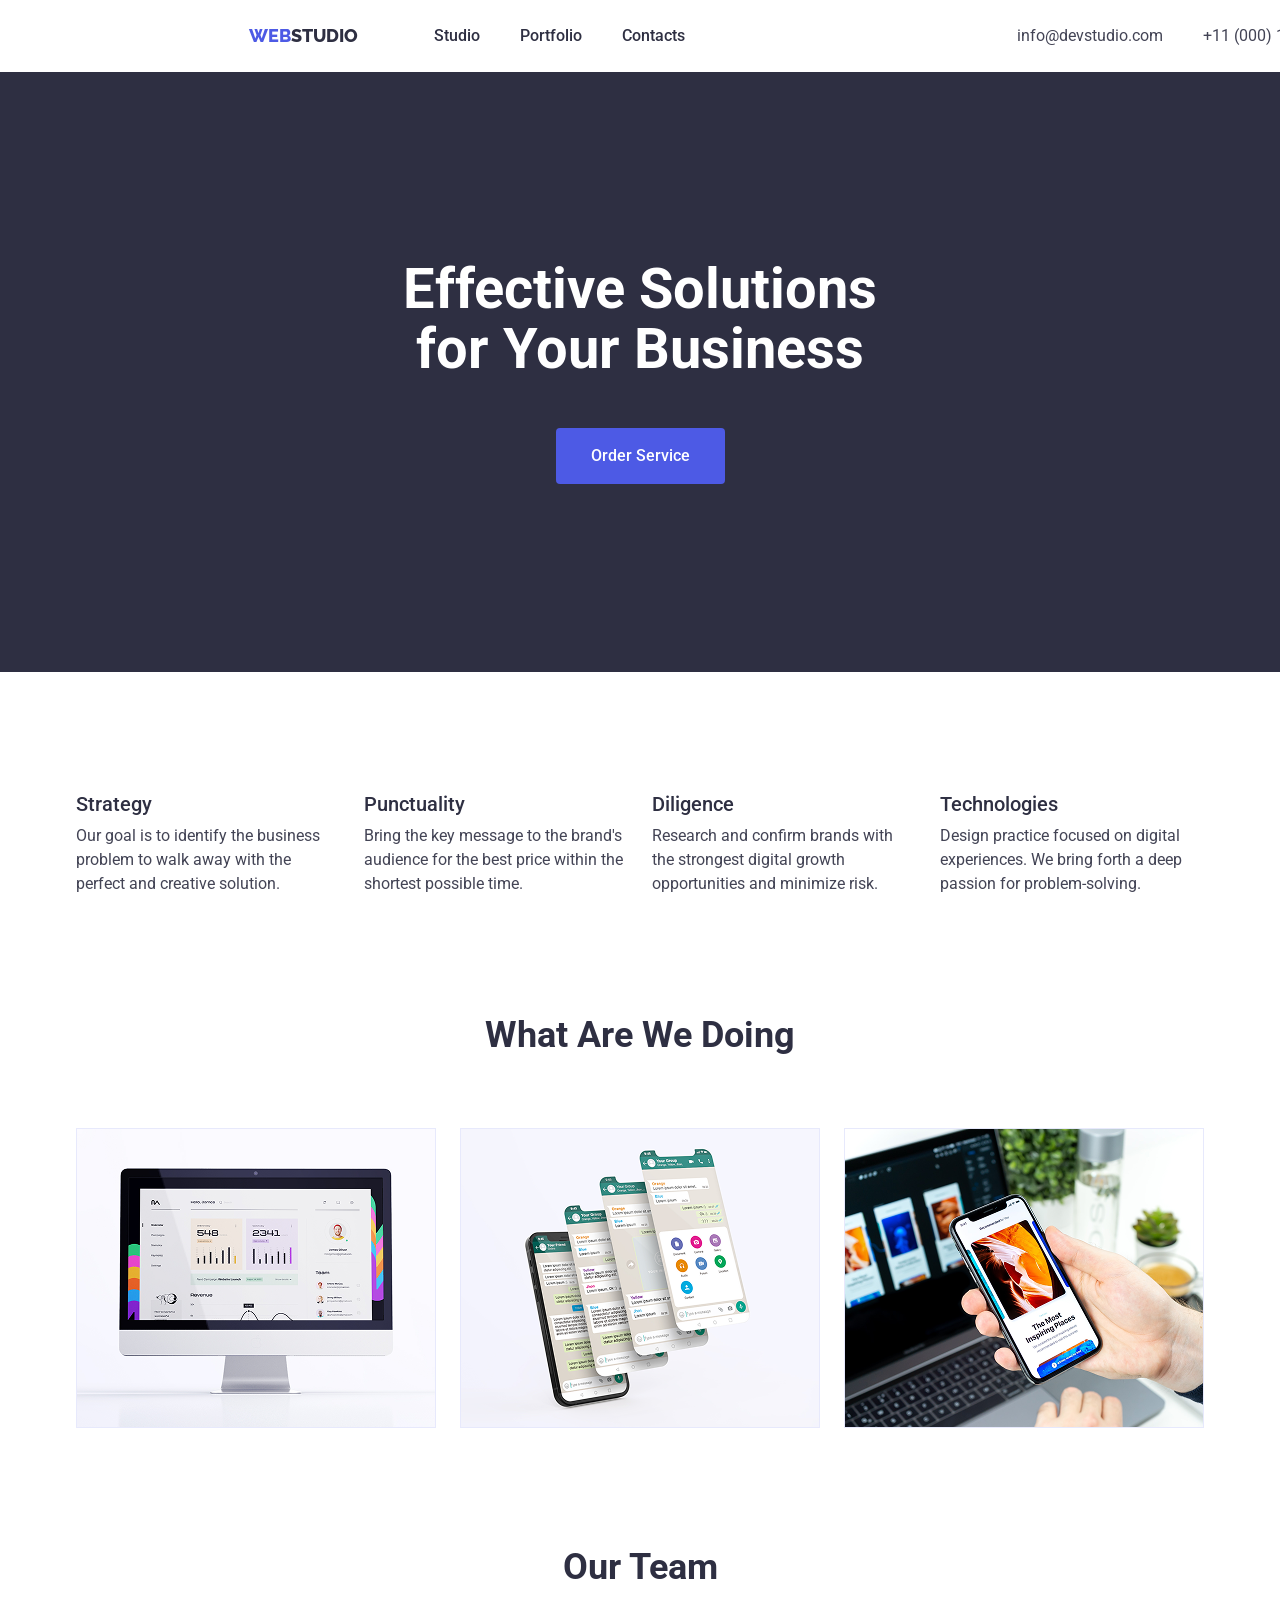
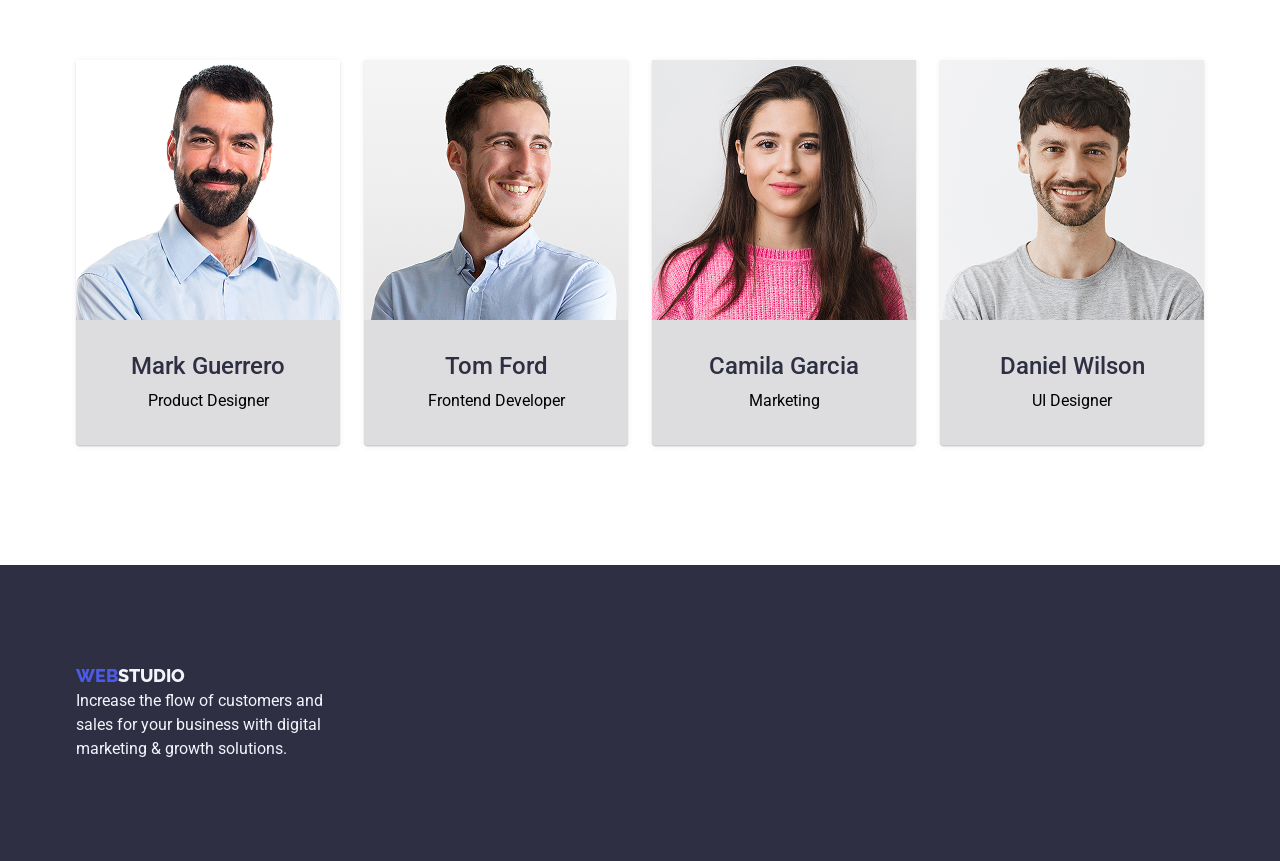
==== index.html @ 17781770 "Initial commit" ====
<!doctype html>
<html lang="en">
  <head>
    <meta charset="UTF-8" />
    <meta name="viewport" content="width=device-width, initial-scale=1.0" />
    <title>WebStudio</title>
    <link rel="preconnect" href="https://fonts.googleapis.com" />
    <link rel="preconnect" href="https://fonts.gstatic.com" crossorigin />
    <link
      href="https://fonts.googleapis.com/css2?family=Raleway:ital,wght@0,100..900;1,100..900&family=Roboto:ital,wght@0,100..900;1,100..900&display=swap"
      rel="stylesheet"
    />
    <link
      rel="stylesheet"
      href="https://cdnjs.cloudflare.com/ajax/libs/modern-normalize/3.0.1/modern-normalize.min.css"
      integrity="sha512-q6WgHqiHlKyOqslT/lgBgodhd03Wp4BEqKeW6nNtlOY4quzyG3VoQKFrieaCeSnuVseNKRGpGeDU3qPmabCANg=="
      crossorigin="anonymous"
      referrerpolicy="no-referrer"
    />
    <link rel="stylesheet" href="/css/styles.css" />
  </head>
  <body>
    <!-- header -->
    <header>
      <div class="header-container container section">
        <nav class="header-nav">
          <a href="./index/html" class="logo"
            >Web<span class="span-logo">Studio</span></a
          >
          <ul class="nav-list">
            <li>
              <a href="/index.html" class="nav-link">Studio</a>
            </li>
            <li>
              <a href="/portfolio.html" class="nav-link">Portfolio</a>
            </li>
            <li>
              <a href="#" class="nav-link">Contacts</a>
            </li>
          </ul>
        </nav>
        <address>
          <ul class="ul-address">
            <li>
              <a href="mailto:info@devstudio.com" class="address"
                >info@devstudio.com</a
              >
            </li>
            <li>
              <a href="tel:+11(000)111-11-11" class="address"
                >+11 (000) 111-11-11</a
              >
            </li>
          </ul>
        </address>
      </div>
    </header>
    <main>
      <!-- Effective Solutions for Your Business -->
      <section class="hero">
        <div class="hero-container container">
          <h1 class="hero-title">Effective Solutions for Your Business</h1>
          <button type="button" class="hero-button">Order Service</button>
        </div>
      </section>
      <!-- Options -->
      <section class="options-section">
        <div class="options-container container">
          <h2 class="visually-hidden">Options</h2>
          <ul class="ul-options">
            <li class="options-item">
              <h3 class="options-list">Strategy</h3>
              <p class="options-text">
                Our goal is to identify the business problem to walk away with
                the perfect and creative solution.
              </p>
            </li>
            <li class="options-item">
              <h3 class="options-list">Punctuality</h3>
              <p class="options-text">
                Bring the key message to the brand's audience for the best price
                within the shortest possible time.
              </p>
            </li>
            <li class="options-item">
              <h3 class="options-list">Diligence</h3>
              <p class="options-text">
                Research and confirm brands with the strongest digital growth
                opportunities and minimize risk.
              </p>
            </li>
            <li class="options-item">
              <h3 class="options-list">Technologies</h3>
              <p class="options-text">
                Design practice focused on digital experiences. We bring forth a
                deep passion for problem-solving.
              </p>
            </li>
          </ul>
        </div>
      </section>
      <!-- What are we doing -->
      <section class="section3">
        <div class="container">
          <h2 class="h2-section-3">What Are We Doing</h2>
          <ul class="section-3-list">
            <li>
              <img src="/images/Computer.png" alt="Computer" />
            </li>
            <li>
              <img src="/images/Phone.png" alt="Phone" />
            </li>
            <li>
              <img src="/images/laptop-phone.png" alt="laptop phone" />
            </li>
          </ul>
        </div>
      </section>
      <!-- Our Team -->
      <section class="our-team-section">
        <div class="container">
          <h2 class="our-team">Our Team</h2>
          <ul class="ul-our-team">
            <li class="team-item">
              <img
                src="/images/Mark_Guerrero.png"
                alt="Mark Guerrero"
                width="264"
                height="260"
              />
              <div class="team-container">
                <h2 class="team-list">Mark Guerrero</h2>
                <p class="paragraph">Product Designer</p>
              </div>
            </li>
            <li class="team-item">
              <img
                src="/images/Tom_Ford.png"
                alt="Tom Ford"
                width="264"
                height="260"
              />
              <div class="team-container">
                <h2 class="team-list">Tom Ford</h2>
                <p class="paragraph">Frontend Developer</p>
              </div>
            </li>
            <li class="team-item">
              <img
                src="/images/Camila_Garcia.png"
                alt="Camila Garcia"
                width="264"
                height="260"
              />
              <div class="team-container">
                <h2 class="team-list">Camila Garcia</h2>
                <p class="paragraph">Marketing</p>
              </div>
            </li>
            <li class="team-item">
              <img
                src="/images/Daniel_Wilson.png"
                alt="Daniel Wilson"
                width="264"
                height="260"
              />
              <div class="team-container">
                <h2 class="team-list">Daniel Wilson</h2>
                <p class="paragraph">UI Designer</p>
              </div>
            </li>
          </ul>
        </div>
      </section>
      <!-- <section>
        <h2 class="Our-Portfolio">Our Portfolio</h2>
        <ul>
          <li>
            <img
              src="/images/Our-Portfolio/Banking-App.png"
              alt="Banking App"
            />
            <h3 class="portfolio-list">Banking App</h3>
            <p class="portfolio-text">App</p>
          </li>
          <li>
            <img
              src="/images/Our-Portfolio/Cashless-Payment.png"
              alt="Cashless Payment"
            />
            <h3 class="portfolio-list">Cashless Payment</h3>
            <p class="portfolio-text">Marketing</p>
          </li>
          <li>
            <img
              src="/images/Our-Portfolio/Meditation-App.png"
              alt="Meditation App"
            />
            <h3 class="portfolio-list">Meditation App</h3>
            <p class="portfolio-text">App</p>
          </li>
          <li>
            <img
              src="/images/Our-Portfolio/Taxi-Service.png"
              alt="Taxi Service"
            />
            <h3 class="portfolio-list">Taxi Service</h3>
            <p class="portfolio-text">Marketing</p>
          </li>
          <li>
            <img
              src="/images/Our-Portfolio/Screen-Illustrations.png"
              alt="Screen-Illustrations"
            />
            <h3 class="portfolio-list">Screen Illustrations</h3>
            <p class="portfolio-text">Design</p>
          </li>
          <li>
            <img
              src="/images/Our-Portfolio/Online-Courses.png"
              alt="OnlineCourses"
            />
            <h3 class="portfolio-list">Online Courses</h3>
            <p class="portfolio-text">Marketing</p>
          </li>
        </ul>
      </section> -->
    </main>
    <!-- footer -->
    <section class="footer-section">
      <footer class="container">
        <div class="footer-container">
          <a href="./index.html" class="footer-logo"
            >Web<span class="span-logo-footer">Studio</span></a
          >
          <p class="footer-paragraph">
            Increase the flow of customers and sales for your business with
            digital marketing & growth solutions.
          </p>
        </div>
      </footer>
    </section>
  </body>
</html>
---- css/styles.css ----
body {
  font-family: 'Roboto', 'Raleway', sans-serif;
  letter-spacing: 2%;
  font-size: 16px;
  font-weight: 400;
  line-height: 1.5;
  background-color: #ffffff;
  margin: 0;
}

a {
  text-decoration: none;
}
h1,
h2,
h3,
h4,
h5,
h6,
p {
  margin: 0;
}

ul {
  margin: 0;
  padding: 0;
  list-style-type: none;
}

.container {
  width: 1158px;
  margin: 0 auto;
  padding: 0 15px;
}
img {
  display: block;
  max-width: 100%;
  height: auto;
}

button {
  border: none;
  cursor: pointer;
}
/* Nav Section */
.header-container {
  display: flex;
  justify-content: center;
  width: 1440px;
  padding-top: 24px;
}
.logo {
  font-family: 'Raleway', sans-serif;
  color: #4d5ae5;
  font-weight: 800;
  font-size: 18px;
  line-height: 1.16;
  letter-spacing: 3%;
  text-transform: uppercase;
  margin-right: 76px;
  margin-left: 156px;
}
.span-logo {
  color: #2e2f42;
  font-weight: 800;
}
.header-nav {
  display: flex;
  align-items: center;
  padding-bottom: 24px;
}
.nav-list {
  display: flex;
  gap: 40px;
}
.nav-link {
  font-weight: 500;
  color: #2e2f42;
  text-transform: none;
}
.nav-link:hover,
.nav-link:focus {
  color: #4d5ae5;
}
.ul-address {
  display: flex;
  gap: 40px;
  margin-left: 332px;
}
.address {
  color: #434455;
  font-style: normal;
}
.address:hover {
  color: #4d5ae5;
}
/* Hero Section*/
.hero {
  background-color: #2e2f42;
  margin-bottom: 120px;
}
.hero-title {
  color: #ffffff;
  font-weight: 700;
  font-size: 56px;
  line-height: 1.07;
  max-width: 496px;
  margin: 0 auto;
  text-align: center;
  margin-bottom: 48px;
  /* padding-top: 188px; */
}
.hero-container {
  padding: 188px 0;
}

.hero-button {
  display: block;
  text-align: center;
  background-color: #4d5ae5;
  letter-spacing: 4%;
  color: #ffffff;
  font-weight: 500;
  margin-left: auto;
  margin-right: auto;
  min-width: 169px;
  height: 56px;
  border: none;
  border-radius: 4px;
}

.hero-button:hover,
.hero-button:focus {
  background-color: #404bbf;
}

.visually-hidden {
  position: absolute;
  width: 1px;
  height: 1px;
  padding: 0;
  margin: -1px;
  overflow: hidden;
  clip: rect(0, 0, 0, 0); /* Legacy support */
  clip-path: inset(50%); /* Modern approach */
  white-space: nowrap;
  border: 0;
}
.ul-options {
  display: flex;
  gap: 24px;
  padding-bottom: 120px;
}
.options-container {
  /* width: 1128px; */
}
.options-list {
  font-weight: 500;
  font-size: 20px;
  line-height: 1.2;
  color: #2e2f42;
  padding-bottom: 8px;
}
.options-text {
  color: #434455;
}
.options-item {
  width: calc((100% - 24px * 3) / 4);
}
/* Section-3 */
.h2-section-3 {
  font-weight: 700;
  font-size: 36px;
  line-height: 1.11;
  text-align: center;
  color: #2e2f42;
  padding-bottom: 72px;
}
.section3 {
  padding-bottom: 120px;
}
.section-3-list {
  display: flex;
  gap: 24px;
}
/* Our Team*/
.our-team-section {
  padding-bottom: 120px;
}
.ul-our-team {
  display: flex;
  gap: 24px;
  flex-wrap: wrap;
}
.our-team {
  font-weight: 700;
  font-size: 36px;
  line-height: 1.11;
  text-align: center;
  color: #2e2f42;
  padding-bottom: 72px;
}
.team-container {
  padding: 32px 0;
}
.team-item {
  border-radius: 0px 0px 4px 4px;
  background: #2e2f4229;
  box-shadow:
    0px 2px 1px 0px rgba(46, 47, 66, 0.08),
    0px 1px 1px 0px rgba(46, 47, 66, 0.16),
    0px 1px 6px 0px rgba(46, 47, 66, 0.08);
  width: calc((100% - 72px) / 4);
}
.team-list {
  font-weight: 500;
  font-style: 20px;
  line-height: 1.2;
  color: #2e2f42;
  text-align: center;
  padding-bottom: 8px;
}
.paragraph {
  text-align: center;
}
.Our-Portfolio {
  font-weight: 700;
  font-size: 36px;
  line-height: 1.11;
  text-align: center;
  color: #2e2f42;
}
.portfolio-list {
  font-weight: 500;
  font-style: 20px;
  line-height: 1.2;
  color: #2e2f42;
  padding-bottom: 8px;
  padding-top: 32px;
}
.portfolio-text {
  color: #434455;
}
/* Portfolio */
.button-portfolio {
  display: flex;
  gap: 24px;
  justify-content: center;
  padding-top: 96px;
  padding-bottom: 72px;
}
.button-portfolio-list {
  color: #4d5ae5;
  font-family: 'Roboto', sans-serif;
  font-size: 16px;
  font-weight: 500;
  line-height: 1.5;
  letter-spacing: 0.04em;
  background: #f4f4fd;
  padding: 12px 24px;
  border: 1px solid #e7e9fc;
  border-radius: 4px;
}
.button-portfolio-list:hover,
.button-portfolio-list:focus {
  background-color: #404bbf;
  color: #ffffff;
  border: 1px solid transparent;
}
/* Our Team*/
.footer-section {
  background-color: #2e2f42;
  padding: 100px 0;
  /* width: 1440px; */
}

.footer-paragraph {
  color: #f4f4fd;
  max-width: 264px;
}
.footer-logo {
  font-family: 'Raleway', sans-serif;
  color: #4d5ae5;
  font-weight: 800;
  font-size: 18px;
  line-height: 1.16;
  letter-spacing: 3%;
  text-transform: uppercase;
  margin-right: 76px;
}
.span-logo-footer {
  color: #f4f4fd;
}

.card-set {
  display: flex;
  flex-wrap: wrap;
  row-gap: 48px;
  column-gap: 24px;
}
.li-item {
  width: calc((100% - 24px * 2) / 3);
}
.portfolio-section {
  padding-bottom: 120px;
}
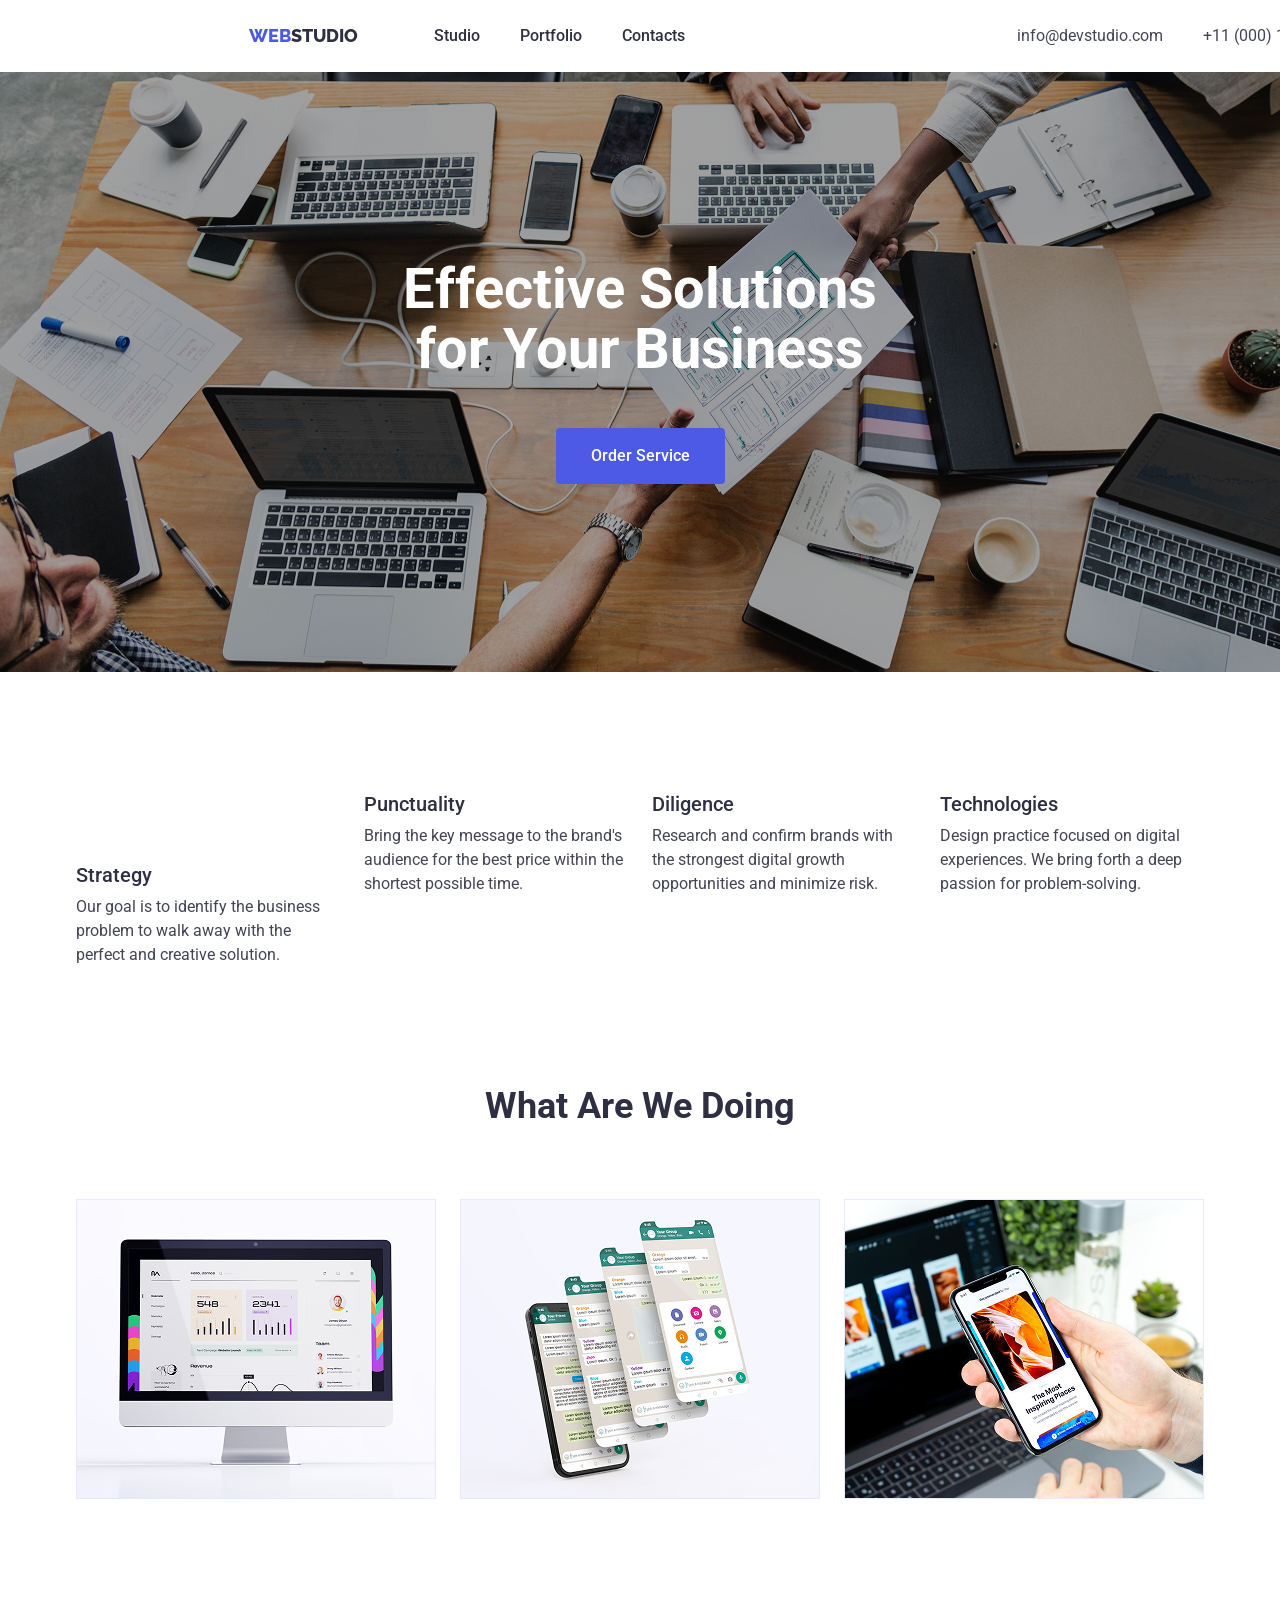
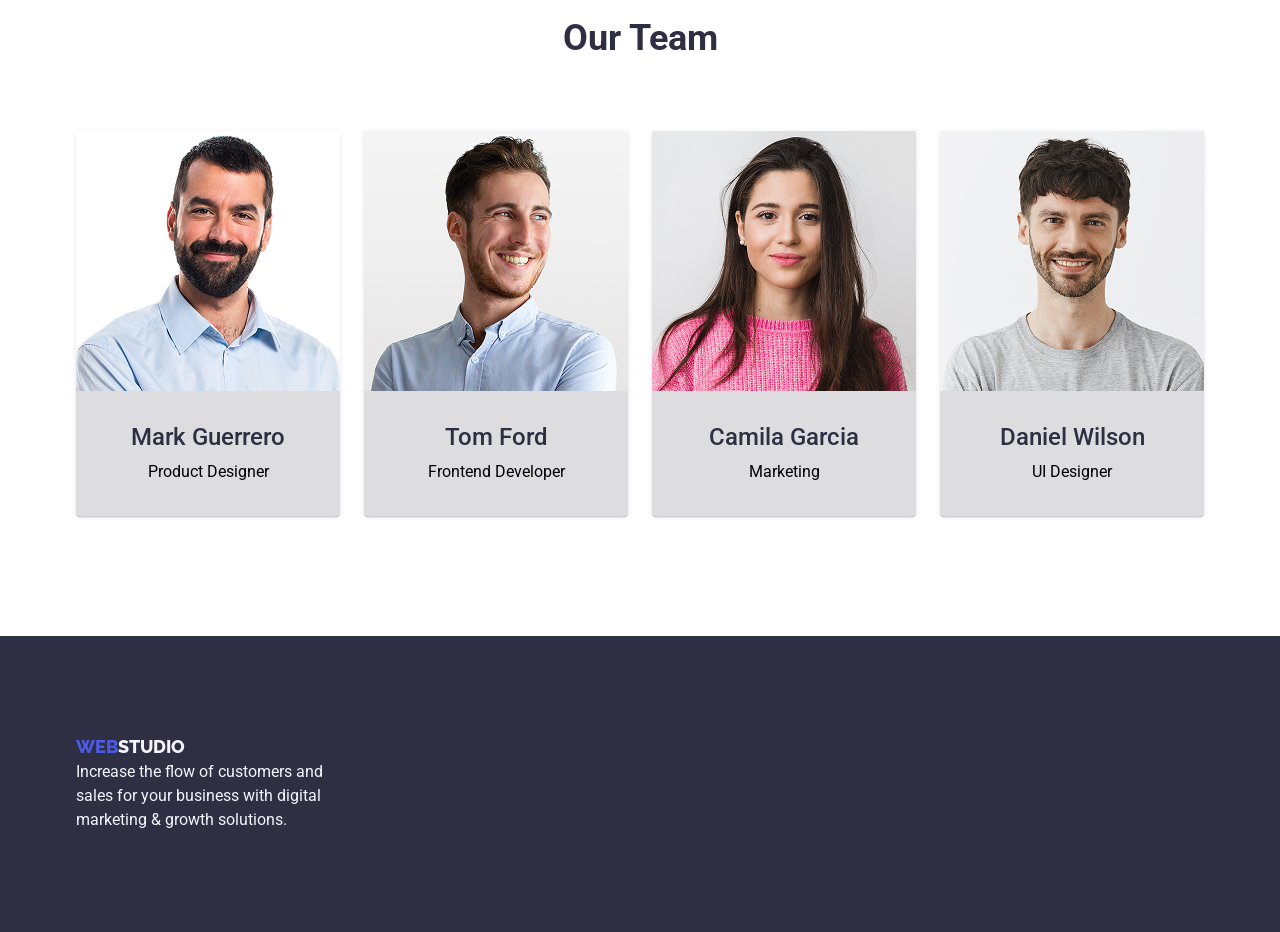
==== commit 55d96b4f: "add svg" ====
--- a/index.html
+++ b/index.html
@@ -69,6 +69,10 @@
           <h2 class="visually-hidden">Options</h2>
           <ul class="ul-options">
             <li class="options-item">
+              <svg class="icon-Logo-customers-2" width="64" height="64">
+                <use href="./sprite.svg#icon-Logo-customers-2"></use>
+              </svg>
+
               <h3 class="options-list">Strategy</h3>
               <p class="options-text">
                 Our goal is to identify the business problem to walk away with
--- a/css/styles.css
+++ b/css/styles.css
@@ -98,6 +98,11 @@
 .hero {
   background-color: #2e2f42;
   margin-bottom: 120px;
+  background-image:
+    linear-gradient(rgba(17, 17, 17, 0.4), rgba(17, 17, 17, 0.4)),
+    url(../images/icons/people-office\ 1.jpg);
+  background-repeat: no-repeat;
+  background-size: cover;
 }
 .hero-title {
   color: #ffffff;
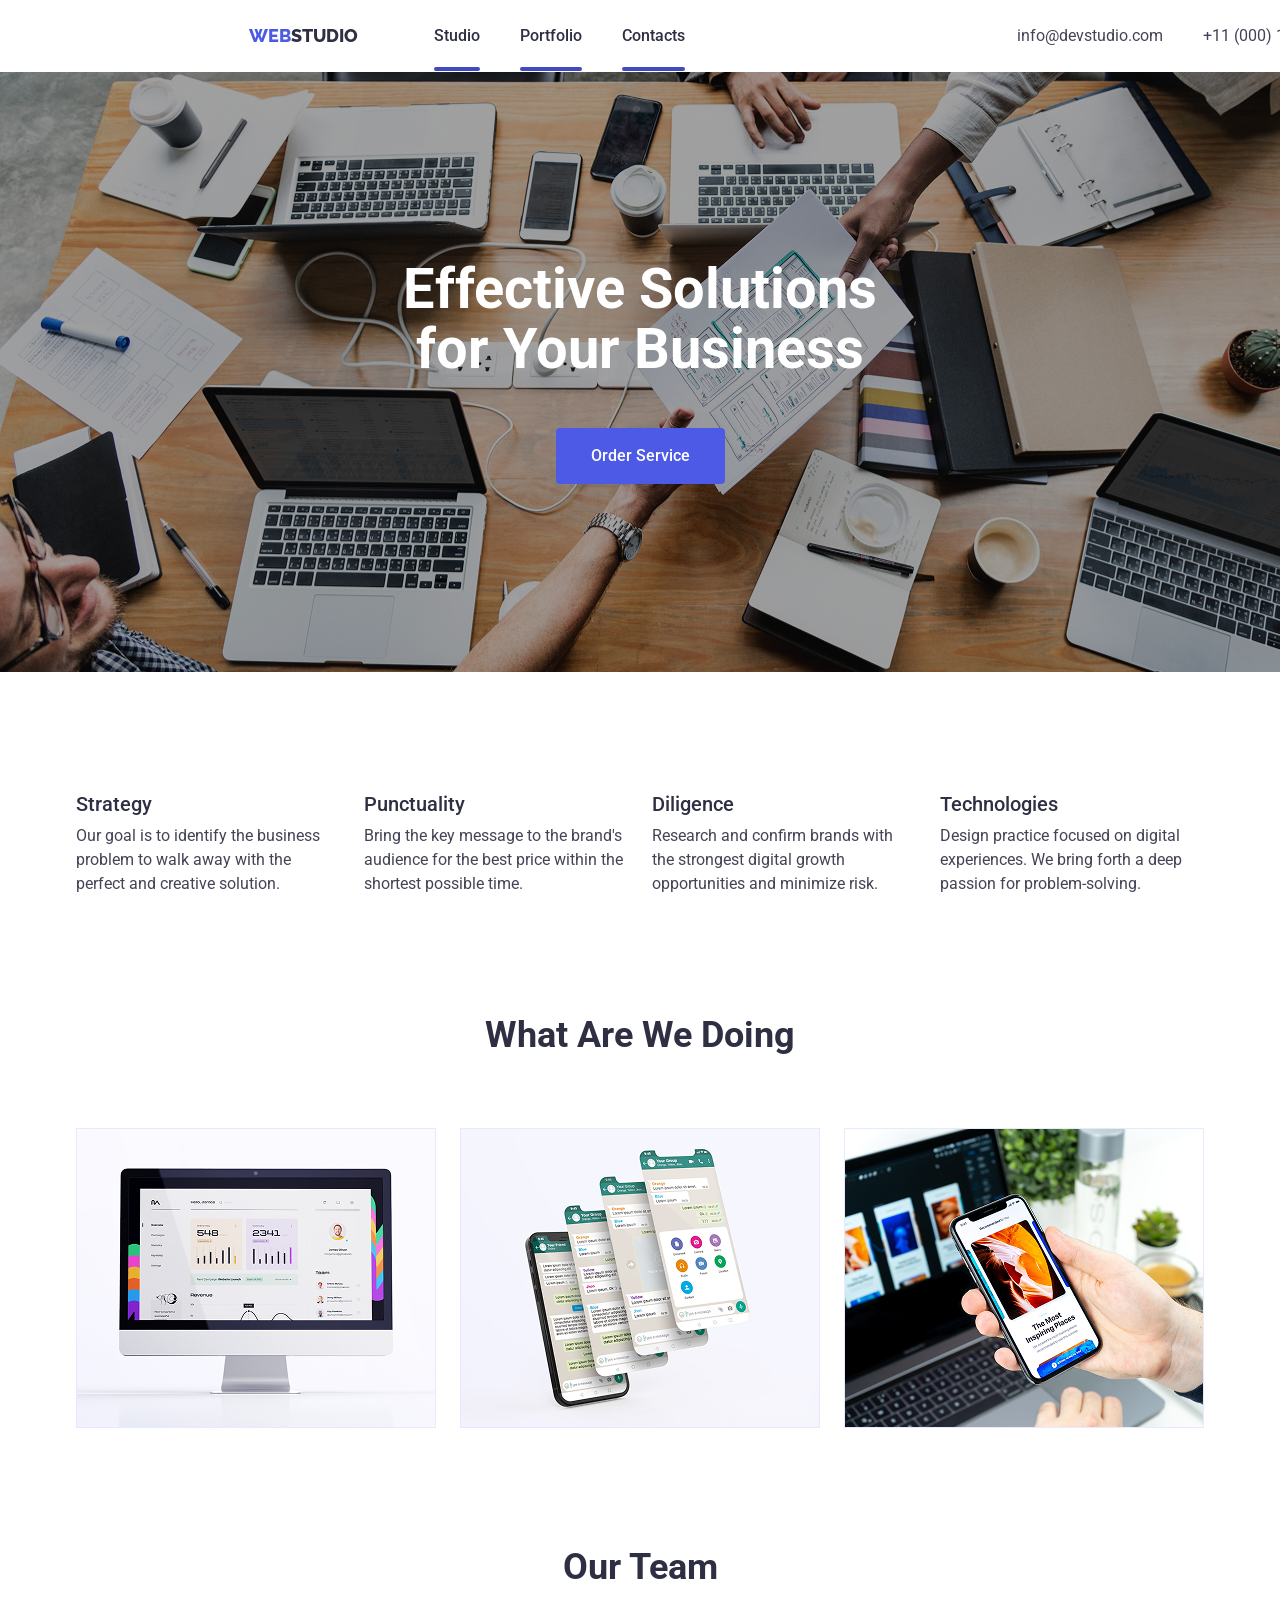
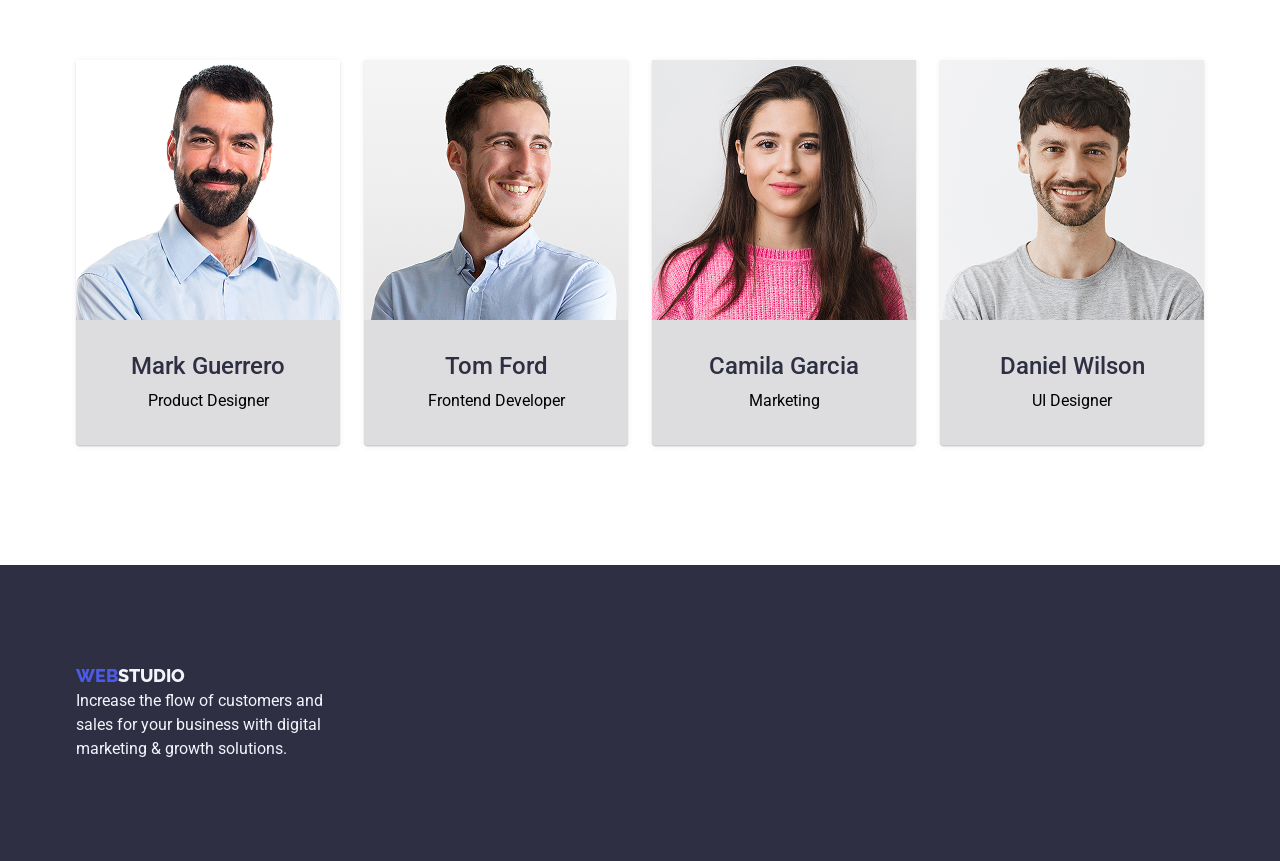
==== commit 0a179bc5: "position add" ====
--- a/index.html
+++ b/index.html
@@ -28,14 +28,16 @@
             >Web<span class="span-logo">Studio</span></a
           >
           <ul class="nav-list">
-            <li>
-              <a href="/index.html" class="nav-link">Studio</a>
-            </li>
-            <li>
-              <a href="/portfolio.html" class="nav-link">Portfolio</a>
-            </li>
-            <li>
-              <a href="#" class="nav-link">Contacts</a>
+            <li class="nav-list-link">
+              <a class="nav-list-link current" href="/index.html">Studio</a>
+            </li>
+            <li class="nav-list-link">
+              <a class="nav-list-link current" href="/portfolio.html"
+                >Portfolio</a
+              >
+            </li>
+            <li class="nav-list-link">
+              <a class="nav-list-link current" href="#">Contacts</a>
             </li>
           </ul>
         </nav>
@@ -69,10 +71,6 @@
           <h2 class="visually-hidden">Options</h2>
           <ul class="ul-options">
             <li class="options-item">
-              <svg class="icon-Logo-customers-2" width="64" height="64">
-                <use href="./sprite.svg#icon-Logo-customers-2"></use>
-              </svg>
-
               <h3 class="options-list">Strategy</h3>
               <p class="options-text">
                 Our goal is to identify the business problem to walk away with
--- a/css/styles.css
+++ b/css/styles.css
@@ -73,13 +73,27 @@
   display: flex;
   gap: 40px;
 }
-.nav-link {
-  font-weight: 500;
-  color: #2e2f42;
-  text-transform: none;
-}
-.nav-link:hover,
-.nav-link:focus {
+.nav-list-link::after {
+  content: '';
+  position: absolute;
+  top: 43px;
+  left: 0;
+  display: block;
+  width: 100%;
+  height: 4px;
+  border-radius: 2px;
+}
+.nav-list-link {
+  position: relative;
+  display: block;
+  font-weight: 500;
+  color: #2e2f42;
+}
+.nav-list-link.current::after {
+  background-color: #404bbf;
+}
+.nav-list-link:hover,
+.nav-list-link:focus {
   color: #4d5ae5;
 }
 .ul-address {
@@ -235,7 +249,37 @@
   text-align: center;
   color: #2e2f42;
 }
-.portfolio-list {
+.portfolio-img {
+}
+.portfolio-overlay {
+  position: relative;
+}
+.overlay-text {
+  padding: 40px;
+  color: #f4f4fd;
+}
+.portfolio-overlay {
+  overflow: hidden;
+}
+.overlay {
+  position: absolute;
+  top: 0;
+  left: 0;
+  width: 100%;
+  height: 100%;
+  background-color: #4d5ae5;
+  transform: translateY(100%);
+  transition-property: transform;
+  transition-duration: 400ms;
+  transition-timing-function: ease;
+  transition-delay: 0s;
+}
+.li-item:hover .overlay {
+  transform: translateY(0);
+}
+.li-item {
+}
+.ortfolio-list {
   font-weight: 500;
   font-style: 20px;
   line-height: 1.2;
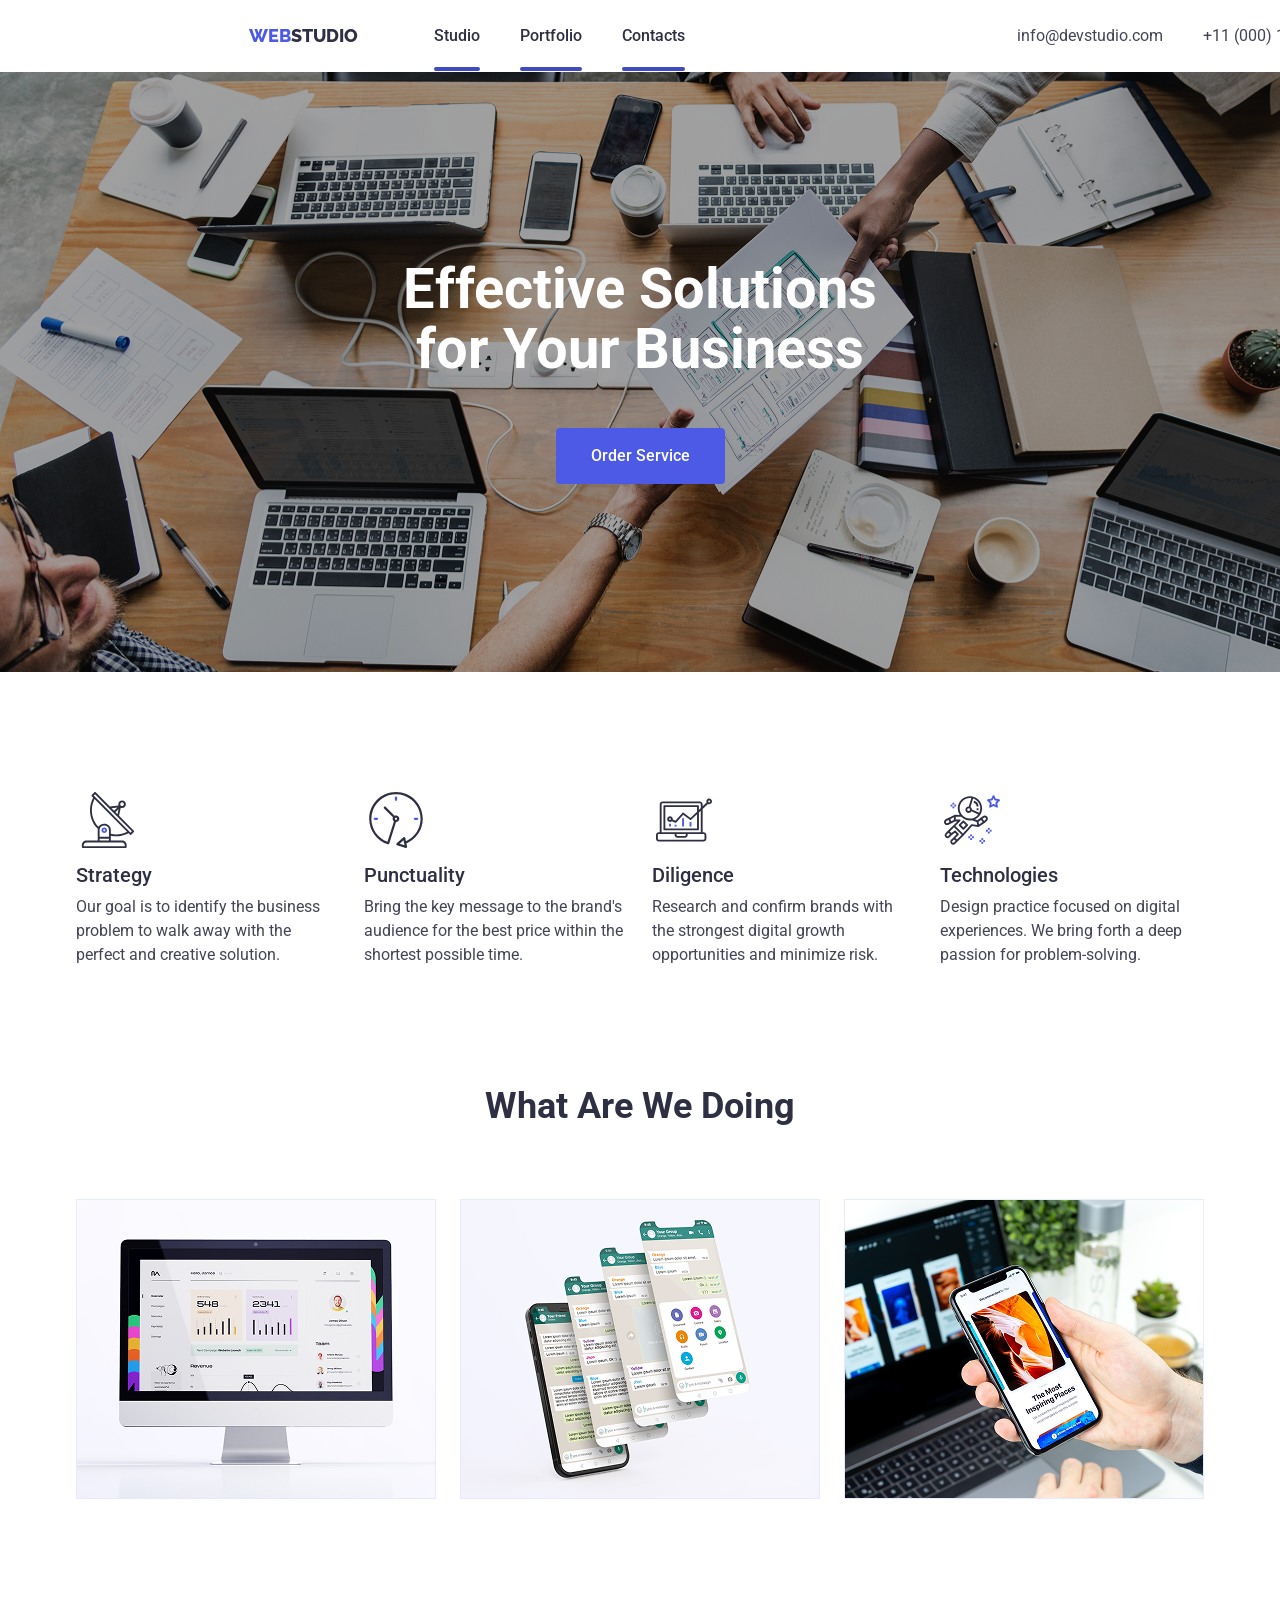
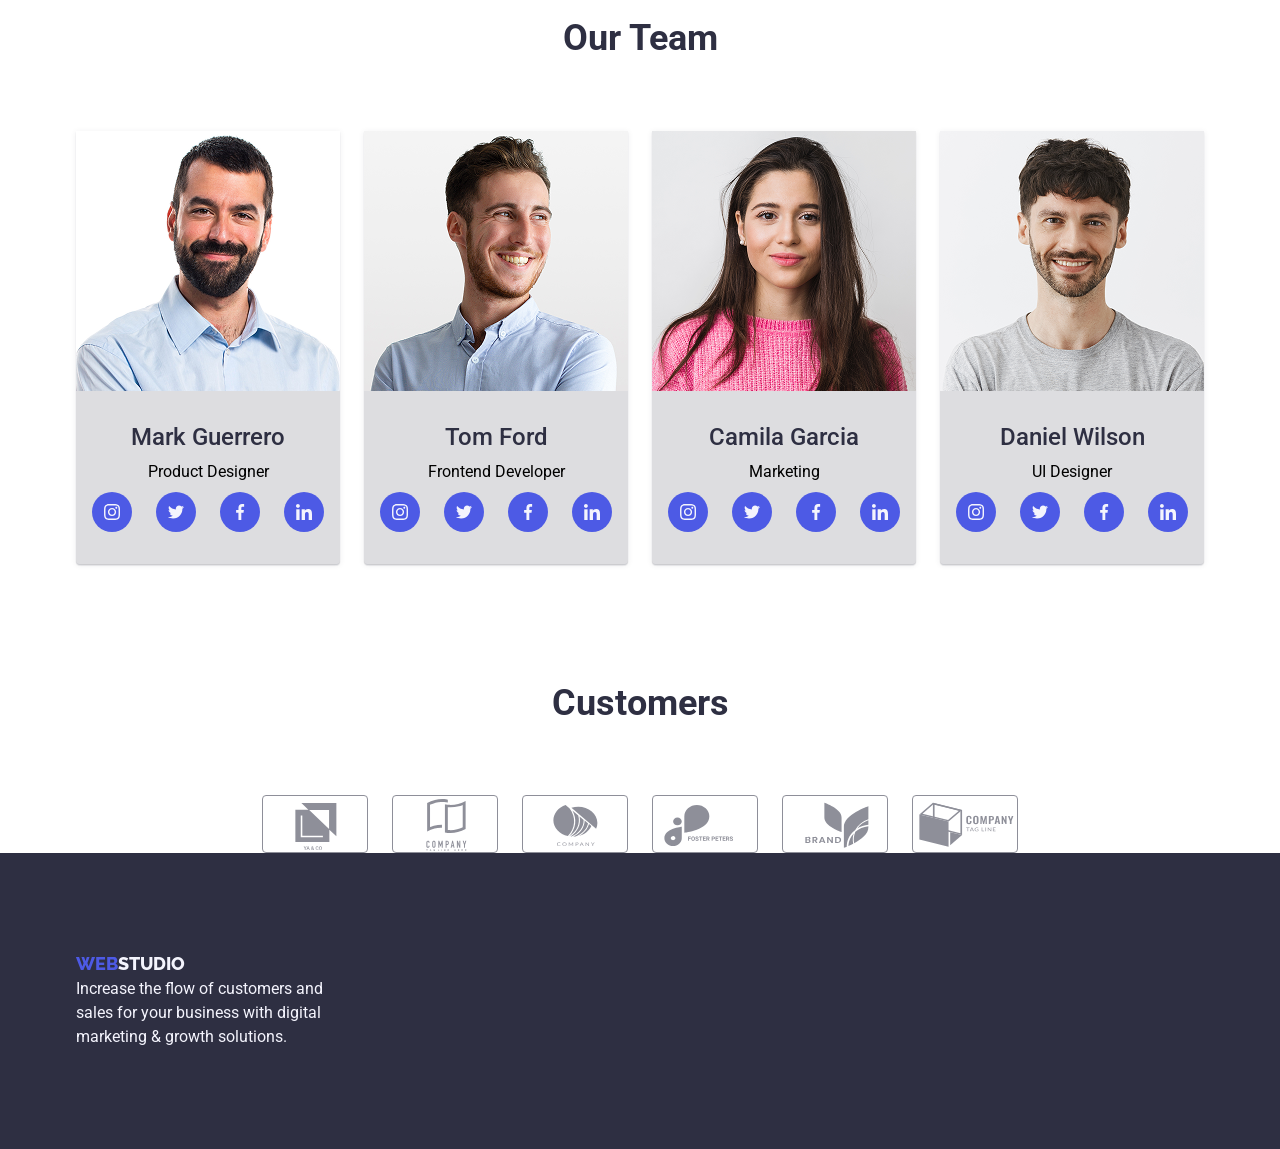
==== commit c3cc6341: "add media" ====
--- a/index.html
+++ b/index.html
@@ -71,6 +71,9 @@
           <h2 class="visually-hidden">Options</h2>
           <ul class="ul-options">
             <li class="options-item">
+              <svg class="options-icon" width="64" height="64">
+                <use href="./sprite.svg#icon-antenna"></use>
+              </svg>
               <h3 class="options-list">Strategy</h3>
               <p class="options-text">
                 Our goal is to identify the business problem to walk away with
@@ -78,6 +81,9 @@
               </p>
             </li>
             <li class="options-item">
+              <svg class="options-icon" width="64" height="64">
+                <use href="./sprite.svg#icon-clock"></use>
+              </svg>
               <h3 class="options-list">Punctuality</h3>
               <p class="options-text">
                 Bring the key message to the brand's audience for the best price
@@ -85,6 +91,9 @@
               </p>
             </li>
             <li class="options-item">
+              <svg class="options-icon" width="64" height="64">
+                <use href="./sprite.svg#icon-diagram"></use>
+              </svg>
               <h3 class="options-list">Diligence</h3>
               <p class="options-text">
                 Research and confirm brands with the strongest digital growth
@@ -92,6 +101,9 @@
               </p>
             </li>
             <li class="options-item">
+              <svg class="options-icon" width="64" height="64">
+                <use href="./sprite.svg#icon-astronaut"></use>
+              </svg>
               <h3 class="options-list">Technologies</h3>
               <p class="options-text">
                 Design practice focused on digital experiences. We bring forth a
@@ -133,6 +145,51 @@
               <div class="team-container">
                 <h2 class="team-list">Mark Guerrero</h2>
                 <p class="paragraph">Product Designer</p>
+
+                <div class="div-icons-team">
+                  <ul class="ul-icons-team">
+                    <li class="icons-social-item">
+                      <a
+                        class="icons-social-link"
+                        href="https://www.instagram.com/"
+                      >
+                        <svg class="icons-team" width="16" height="16">
+                          <use href="./sprite.svg#icon-instagram"></use>
+                        </svg>
+                      </a>
+                    </li>
+                    <li class="icons-social-item">
+                      <a
+                        class="icons-social-link"
+                        href="https://www.instagram.com/"
+                      >
+                        <svg class="icons-team" width="16" height="16">
+                          <use href="./sprite.svg#icon-twitter"></use>
+                        </svg>
+                      </a>
+                    </li>
+                    <li class="icons-social-item">
+                      <a
+                        class="icons-social-link"
+                        href="https://www.facebook.com/?locale=ru_RU"
+                      >
+                        <svg class="icons-team" width="16" height="16">
+                          <use href="./sprite.svg#icon-facebook"></use>
+                        </svg>
+                      </a>
+                    </li>
+                    <li class="icons-social-item">
+                      <a
+                        class="icons-social-link"
+                        href="https://www.instagram.com/"
+                      >
+                        <svg class="icons-team" width="16" height="16">
+                          <use href="./sprite.svg#icon-linkedin"></use>
+                        </svg>
+                      </a>
+                    </li>
+                  </ul>
+                </div>
               </div>
             </li>
             <li class="team-item">
@@ -145,6 +202,48 @@
               <div class="team-container">
                 <h2 class="team-list">Tom Ford</h2>
                 <p class="paragraph">Frontend Developer</p>
+                <ul class="ul-icons-team">
+                  <li class="icons-social-item">
+                    <a
+                      class="icons-social-link"
+                      href="https://www.instagram.com/"
+                    >
+                      <svg class="icons-team" width="16" height="16">
+                        <use href="./sprite.svg#icon-instagram"></use>
+                      </svg>
+                    </a>
+                  </li>
+                  <li class="icons-social-item">
+                    <a
+                      class="icons-social-link"
+                      href="https://www.instagram.com/"
+                    >
+                      <svg class="icons-team" width="16" height="16">
+                        <use href="./sprite.svg#icon-twitter"></use>
+                      </svg>
+                    </a>
+                  </li>
+                  <li class="icons-social-item">
+                    <a
+                      class="icons-social-link"
+                      href="https://www.facebook.com/?locale=ru_RU"
+                    >
+                      <svg class="icons-team" width="16" height="16">
+                        <use href="./sprite.svg#icon-facebook"></use>
+                      </svg>
+                    </a>
+                  </li>
+                  <li class="icons-social-item">
+                    <a
+                      class="icons-social-link"
+                      href="https://www.instagram.com/"
+                    >
+                      <svg class="icons-team" width="16" height="16">
+                        <use href="./sprite.svg#icon-linkedin"></use>
+                      </svg>
+                    </a>
+                  </li>
+                </ul>
               </div>
             </li>
             <li class="team-item">
@@ -157,6 +256,48 @@
               <div class="team-container">
                 <h2 class="team-list">Camila Garcia</h2>
                 <p class="paragraph">Marketing</p>
+                <ul class="ul-icons-team">
+                  <li class="icons-social-item">
+                    <a
+                      class="icons-social-link"
+                      href="https://www.instagram.com/"
+                    >
+                      <svg class="icons-team" width="16" height="16">
+                        <use href="./sprite.svg#icon-instagram"></use>
+                      </svg>
+                    </a>
+                  </li>
+                  <li class="icons-social-item">
+                    <a
+                      class="icons-social-link"
+                      href="https://www.instagram.com/"
+                    >
+                      <svg class="icons-team" width="16" height="16">
+                        <use href="./sprite.svg#icon-twitter"></use>
+                      </svg>
+                    </a>
+                  </li>
+                  <li class="icons-social-item">
+                    <a
+                      class="icons-social-link"
+                      href="https://www.facebook.com/?locale=ru_RU"
+                    >
+                      <svg class="icons-team" width="16" height="16">
+                        <use href="./sprite.svg#icon-facebook"></use>
+                      </svg>
+                    </a>
+                  </li>
+                  <li class="icons-social-item">
+                    <a
+                      class="icons-social-link"
+                      href="https://www.instagram.com/"
+                    >
+                      <svg class="icons-team" width="16" height="16">
+                        <use href="./sprite.svg#icon-linkedin"></use>
+                      </svg>
+                    </a>
+                  </li>
+                </ul>
               </div>
             </li>
             <li class="team-item">
@@ -169,64 +310,100 @@
               <div class="team-container">
                 <h2 class="team-list">Daniel Wilson</h2>
                 <p class="paragraph">UI Designer</p>
+                <ul class="ul-icons-team">
+                  <li class="icons-social-item">
+                    <a
+                      class="icons-social-link"
+                      href="https://www.instagram.com/"
+                    >
+                      <svg class="icons-team" width="16" height="16">
+                        <use href="./sprite.svg#icon-instagram"></use>
+                      </svg>
+                    </a>
+                  </li>
+                  <li class="icons-social-item">
+                    <a
+                      class="icons-social-link"
+                      href="https://www.instagram.com/"
+                    >
+                      <svg class="icons-team" width="16" height="16">
+                        <use href="./sprite.svg#icon-twitter"></use>
+                      </svg>
+                    </a>
+                  </li>
+                  <li class="icons-social-item">
+                    <a
+                      class="icons-social-link"
+                      href="https://www.facebook.com/?locale=ru_RU"
+                    >
+                      <svg class="icons-team" width="16" height="16">
+                        <use href="./sprite.svg#icon-facebook"></use>
+                      </svg>
+                    </a>
+                  </li>
+                  <li class="icons-social-item">
+                    <a
+                      class="icons-social-link"
+                      href="https://www.instagram.com/"
+                    >
+                      <svg class="icons-team" width="16" height="16">
+                        <use href="./sprite.svg#icon-linkedin"></use>
+                      </svg>
+                    </a>
+                  </li>
+                </ul>
               </div>
             </li>
           </ul>
         </div>
       </section>
-      <!-- <section>
-        <h2 class="Our-Portfolio">Our Portfolio</h2>
-        <ul>
-          <li>
-            <img
-              src="/images/Our-Portfolio/Banking-App.png"
-              alt="Banking App"
-            />
-            <h3 class="portfolio-list">Banking App</h3>
-            <p class="portfolio-text">App</p>
-          </li>
-          <li>
-            <img
-              src="/images/Our-Portfolio/Cashless-Payment.png"
-              alt="Cashless Payment"
-            />
-            <h3 class="portfolio-list">Cashless Payment</h3>
-            <p class="portfolio-text">Marketing</p>
-          </li>
-          <li>
-            <img
-              src="/images/Our-Portfolio/Meditation-App.png"
-              alt="Meditation App"
-            />
-            <h3 class="portfolio-list">Meditation App</h3>
-            <p class="portfolio-text">App</p>
-          </li>
-          <li>
-            <img
-              src="/images/Our-Portfolio/Taxi-Service.png"
-              alt="Taxi Service"
-            />
-            <h3 class="portfolio-list">Taxi Service</h3>
-            <p class="portfolio-text">Marketing</p>
-          </li>
-          <li>
-            <img
-              src="/images/Our-Portfolio/Screen-Illustrations.png"
-              alt="Screen-Illustrations"
-            />
-            <h3 class="portfolio-list">Screen Illustrations</h3>
-            <p class="portfolio-text">Design</p>
-          </li>
-          <li>
-            <img
-              src="/images/Our-Portfolio/Online-Courses.png"
-              alt="OnlineCourses"
-            />
-            <h3 class="portfolio-list">Online Courses</h3>
-            <p class="portfolio-text">Marketing</p>
+      <section>
+        <h2 class="our-team">Customers</h2>
+        <ul class="ul-customers link">
+          <li>
+            <a class="icons-customer-link">
+              <svg class="icons-customers" width="104" height="56">
+                <use href="./sprite.svg#icon-Logo-customers-1"></use>
+              </svg>
+            </a>
+          </li>
+          <li>
+            <a class="icons-customer-link" href="">
+              <svg class="icons-customers" width="104" height="56">
+                <use href="./sprite.svg#icon-Logo-customers-2"></use>
+              </svg>
+            </a>
+          </li>
+          <li>
+            <a class="icons-customer-link" href="">
+              <svg class="icons-customers" width="104" height="56">
+                <use href="./sprite.svg#icon-Logo-customers-3"></use>
+              </svg>
+            </a>
+          </li>
+          <li>
+            <a class="icons-customer-link" href="">
+              <svg class="icons-customers" width="104" height="56">
+                <use href="./sprite.svg#icon-Logo-customers-4"></use>
+              </svg>
+            </a>
+          </li>
+          <li>
+            <a class="icons-customer-link" href="">
+              <svg class="icons-customers" width="104" height="56">
+                <use href="./sprite.svg#icon-Logo-customers-5"></use>
+              </svg>
+            </a>
+          </li>
+          <li>
+            <a class="icons-customer-link" href="">
+              <svg class="icons-customers" width="104" height="56">
+                <use href="./sprite.svg#icon-Logo-customers-6"></use>
+              </svg>
+            </a>
           </li>
         </ul>
-      </section> -->
+      </section>
     </main>
     <!-- footer -->
     <section class="footer-section">
--- a/css/styles.css
+++ b/css/styles.css
@@ -203,6 +203,30 @@
   gap: 24px;
 }
 /* Our Team*/
+
+.icons-social-link {
+  display: flex;
+  justify-content: center;
+  align-items: center;
+  width: 40px;
+  height: 40px;
+  background-color: #4d5ae5;
+  border-radius: 50%;
+}
+.ul-icons-team {
+  display: flex;
+  gap: 24px;
+  justify-content: center;
+  align-items: center;
+  padding-top: 8px;
+}
+.icons-social-link:hover,
+.icons-social-link:focus {
+  cursor: pointer;
+  background-color: aqua;
+}
+.icons-team {
+}
 .our-team-section {
   padding-bottom: 120px;
 }
@@ -316,11 +340,41 @@
   color: #ffffff;
   border: 1px solid transparent;
 }
+.options-item {
+}
+.options-icon {
+  padding-bottom: 8px;
+}
 /* Our Team*/
 .footer-section {
   background-color: #2e2f42;
   padding: 100px 0;
   /* width: 1440px; */
+}
+/* Customers */
+.icons-customers {
+  fill: currentColor;
+}
+.icons-customer-link {
+  display: flex;
+  width: 100%;
+  height: 100%;
+  align-items: center;
+  justify-content: center;
+  border: 1px solid #8e8f99;
+  border-radius: 4px;
+}
+.icons-customer-link:hover,
+.icons-customer-link:focus {
+  cursor: pointer;
+  fill: #4d5ae5;
+  border: 1px solid #4d5ae5;
+}
+.ul-customers {
+  display: flex;
+  gap: 24px;
+  justify-content: center;
+  align-items: center;
 }
 
 .footer-paragraph {
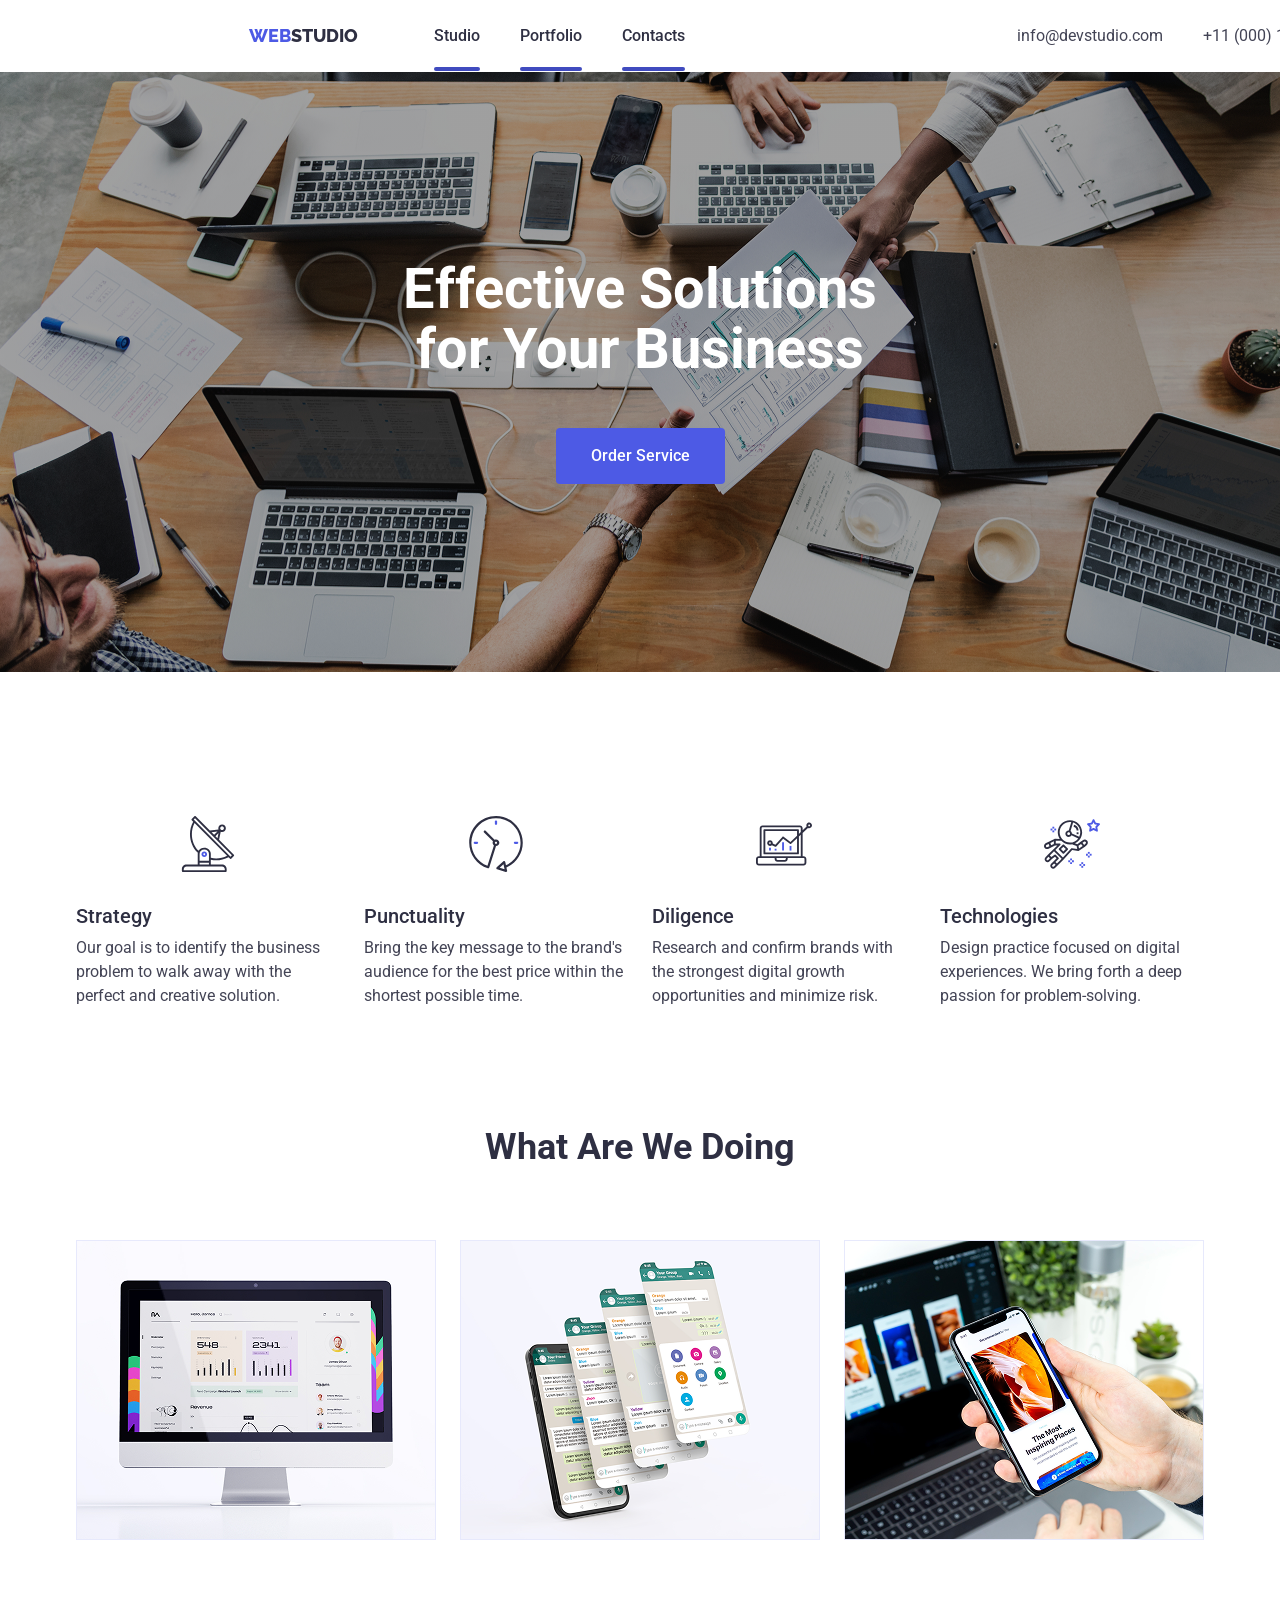
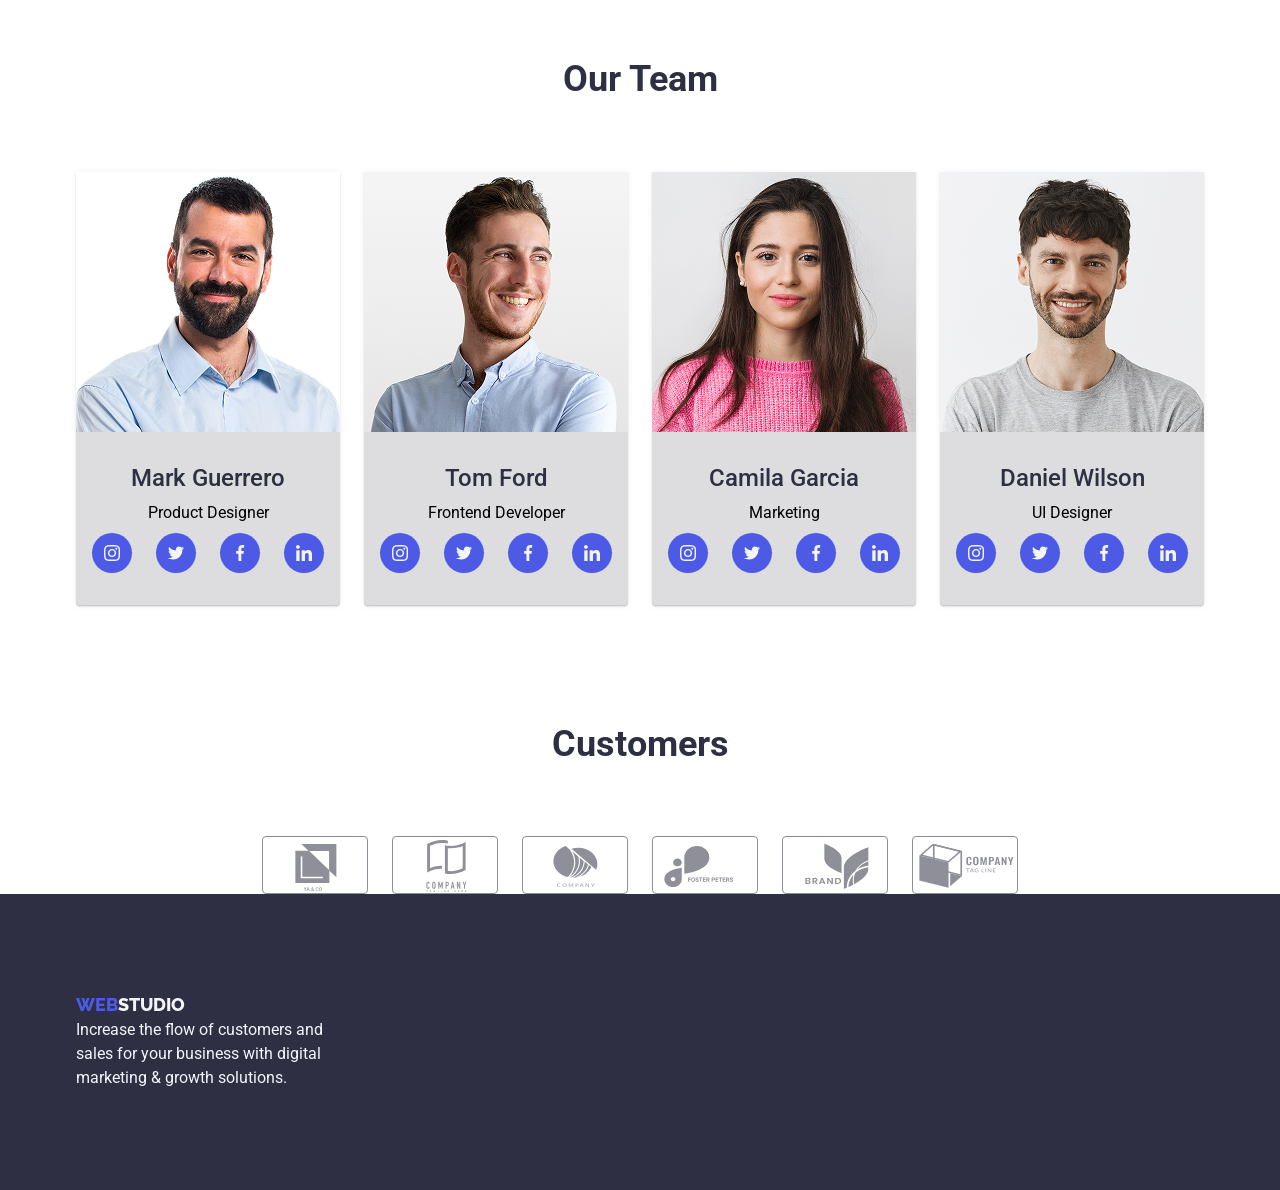
==== commit a7a61ec4: "add div-options-icon" ====
--- a/index.html
+++ b/index.html
@@ -71,9 +71,11 @@
           <h2 class="visually-hidden">Options</h2>
           <ul class="ul-options">
             <li class="options-item">
-              <svg class="options-icon" width="64" height="64">
-                <use href="./sprite.svg#icon-antenna"></use>
-              </svg>
+              <div class="div-options-icon">
+                <svg class="options-icon" width="64" height="64">
+                  <use href="./sprite.svg#icon-antenna"></use>
+                </svg>
+              </div>
               <h3 class="options-list">Strategy</h3>
               <p class="options-text">
                 Our goal is to identify the business problem to walk away with
@@ -81,9 +83,11 @@
               </p>
             </li>
             <li class="options-item">
-              <svg class="options-icon" width="64" height="64">
-                <use href="./sprite.svg#icon-clock"></use>
-              </svg>
+              <div class="div-options-icon">
+                <svg class="options-icon" width="64" height="64">
+                  <use href="./sprite.svg#icon-clock"></use>
+                </svg>
+              </div>
               <h3 class="options-list">Punctuality</h3>
               <p class="options-text">
                 Bring the key message to the brand's audience for the best price
@@ -91,9 +95,11 @@
               </p>
             </li>
             <li class="options-item">
-              <svg class="options-icon" width="64" height="64">
-                <use href="./sprite.svg#icon-diagram"></use>
-              </svg>
+              <div class="div-options-icon">
+                <svg class="options-icon" width="64" height="64">
+                  <use href="./sprite.svg#icon-diagram"></use>
+                </svg>
+              </div>
               <h3 class="options-list">Diligence</h3>
               <p class="options-text">
                 Research and confirm brands with the strongest digital growth
@@ -101,9 +107,11 @@
               </p>
             </li>
             <li class="options-item">
-              <svg class="options-icon" width="64" height="64">
-                <use href="./sprite.svg#icon-astronaut"></use>
-              </svg>
+              <div class="div-options-icon">
+                <svg class="options-icon" width="64" height="64">
+                  <use href="./sprite.svg#icon-astronaut"></use>
+                </svg>
+              </div>
               <h3 class="options-list">Technologies</h3>
               <p class="options-text">
                 Design practice focused on digital experiences. We bring forth a
--- a/css/styles.css
+++ b/css/styles.css
@@ -340,6 +340,13 @@
   color: #ffffff;
   border: 1px solid transparent;
 }
+.div-options-icon {
+  display: flex;
+  width: 264px;
+  height: 112px;
+  justify-content: center;
+  align-items: center;
+}
 .options-item {
 }
 .options-icon {
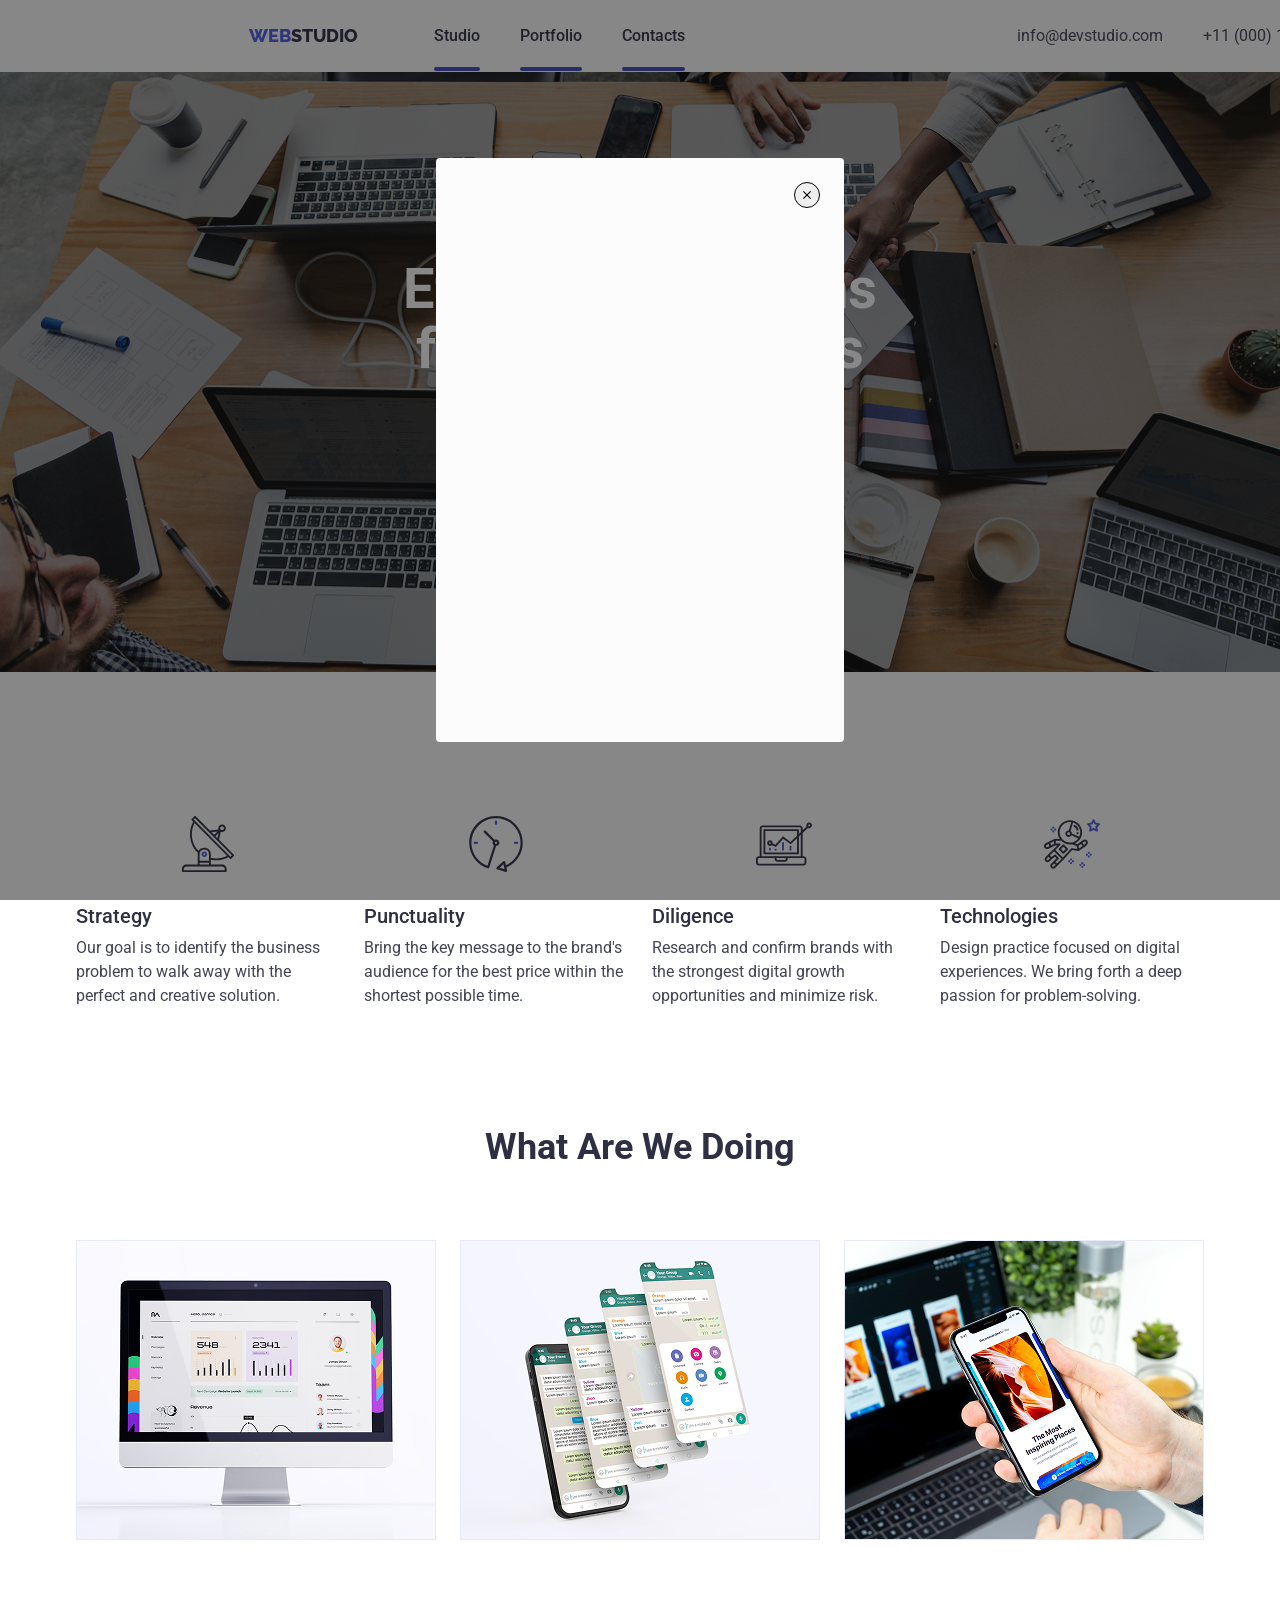
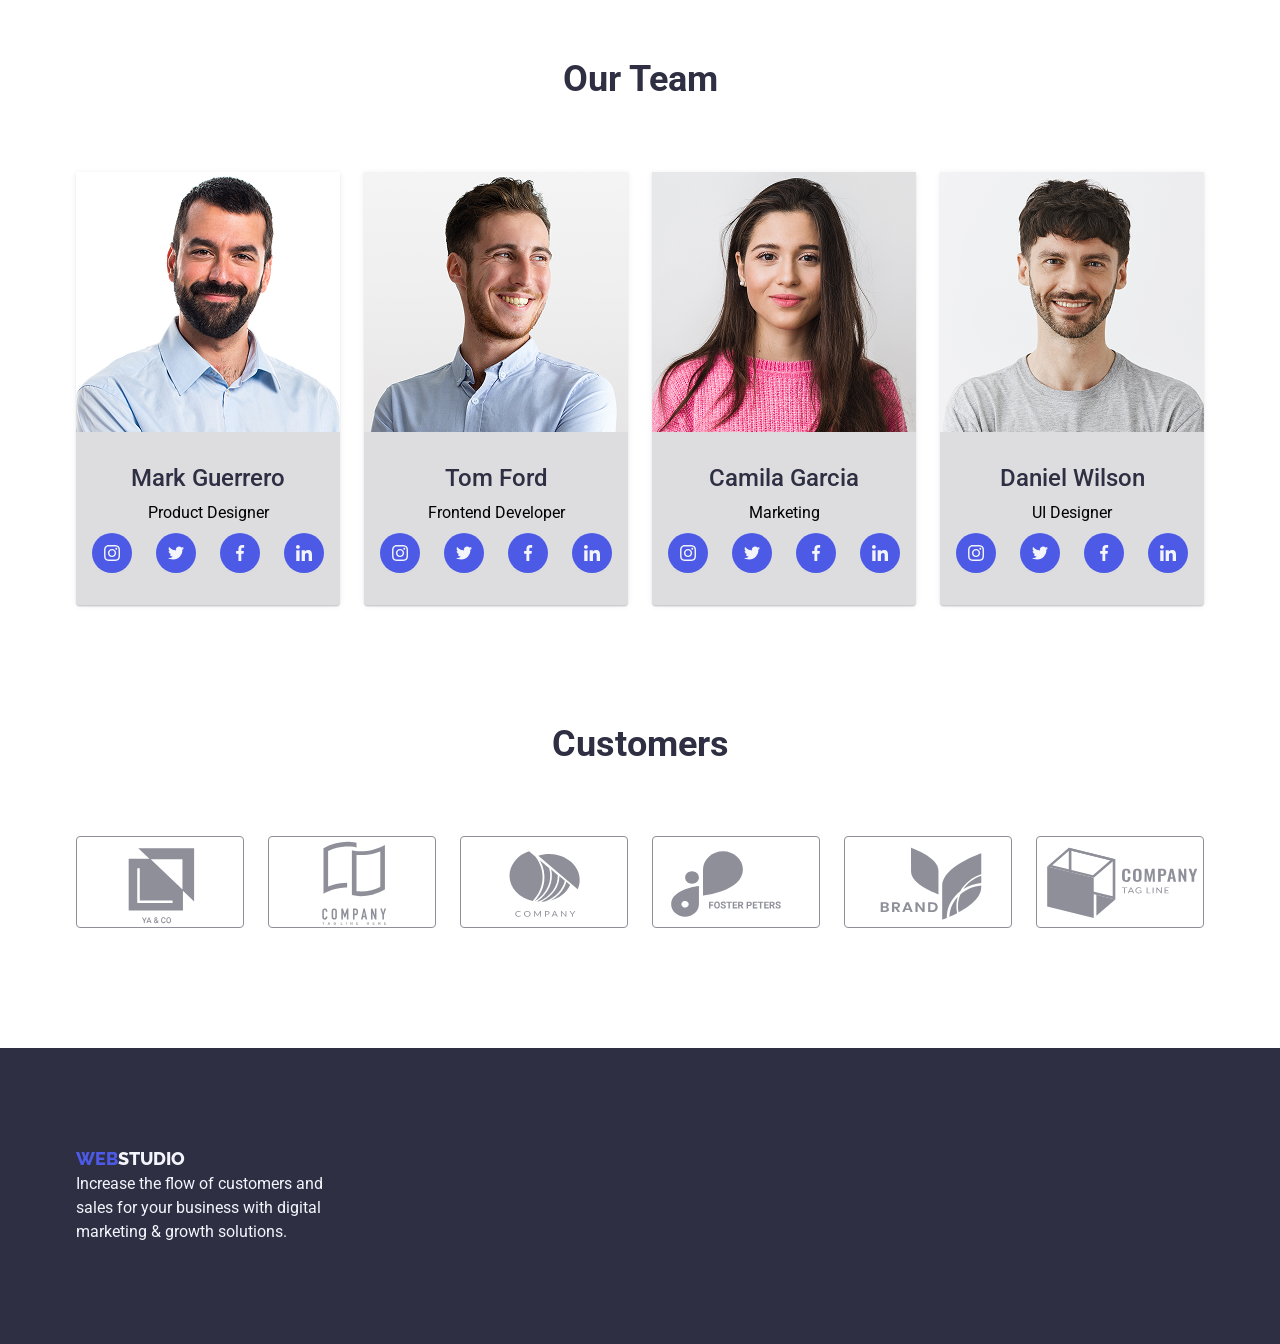
==== commit f6b79cc1: "add modal window" ====
--- a/index.html
+++ b/index.html
@@ -62,7 +62,9 @@
       <section class="hero">
         <div class="hero-container container">
           <h1 class="hero-title">Effective Solutions for Your Business</h1>
-          <button type="button" class="hero-button">Order Service</button>
+          <button type="button" class="hero-button" data-modal-open>
+            Order Service
+          </button>
         </div>
       </section>
       <!-- Options -->
@@ -427,5 +429,17 @@
         </div>
       </footer>
     </section>
+    <!-- Modal window -->
+    <div class="backdrop" data-modal>
+      <div class="modal">
+        <button class="modal-button" type="button" data-modal-close>
+          <svg class="modal-button-icon" width="8" height="8">
+            <use href="./sprite.svg#icon-close"></use>
+          </svg>
+        </button>
+      </div>
+    </div>
+
+    <script src="./modal.js"></script>
   </body>
 </html>
--- a/css/styles.css
+++ b/css/styles.css
@@ -359,10 +359,10 @@
   /* width: 1440px; */
 }
 /* Customers */
+.ul-customers {
+  padding-bottom: 120px;
+}
 .icons-customers {
-  fill: currentColor;
-}
-.icons-customer-link {
   display: flex;
   width: 100%;
   height: 100%;
@@ -371,19 +371,29 @@
   border: 1px solid #8e8f99;
   border-radius: 4px;
 }
-.icons-customer-link:hover,
-.icons-customer-link:focus {
+.icons-customers:hover,
+.icons-customers:focus {
   cursor: pointer;
   fill: #4d5ae5;
   border: 1px solid #4d5ae5;
 }
+
+.icons-customers {
+  width: 168px;
+  min-height: 88px;
+}
 .ul-customers {
   display: flex;
   gap: 24px;
   justify-content: center;
   align-items: center;
 }
-
+/* footer */
+.footer-media {
+  font-family: 500;
+  letter-spacing: 2%;
+  color: #ffffff;
+}
 .footer-paragraph {
   color: #f4f4fd;
   max-width: 264px;
@@ -414,3 +424,44 @@
 .portfolio-section {
   padding-bottom: 120px;
 }
+/* modal */
+.backdrop {
+  position: fixed;
+  top: 0;
+  left: 0;
+  width: 100%;
+  height: 100%;
+  background-color: rgba(17, 17, 17, 0.5);
+
+  transition:
+    opacity 300ms ease-out,
+    visibility 300ms ease-out;
+}
+.modal {
+  position: absolute;
+  top: 50%;
+  left: 50%;
+  transform: translateX(-50%) translateY(-50%);
+  width: 408px;
+  min-height: 584px;
+  border-radius: 4px;
+  background-color: #fcfcfc;
+}
+.modal-button {
+  position: absolute;
+  top: 24px;
+  right: 24px;
+  display: flex;
+  justify-content: center;
+  align-items: center;
+  border: 1px solid black;
+  border-radius: 50%;
+  padding: 8px;
+}
+.modal-button-icon {
+}
+.backdrop.is-hidden {
+  opacity: 0;
+  visibility: hidden;
+  pointer-events: none;
+}
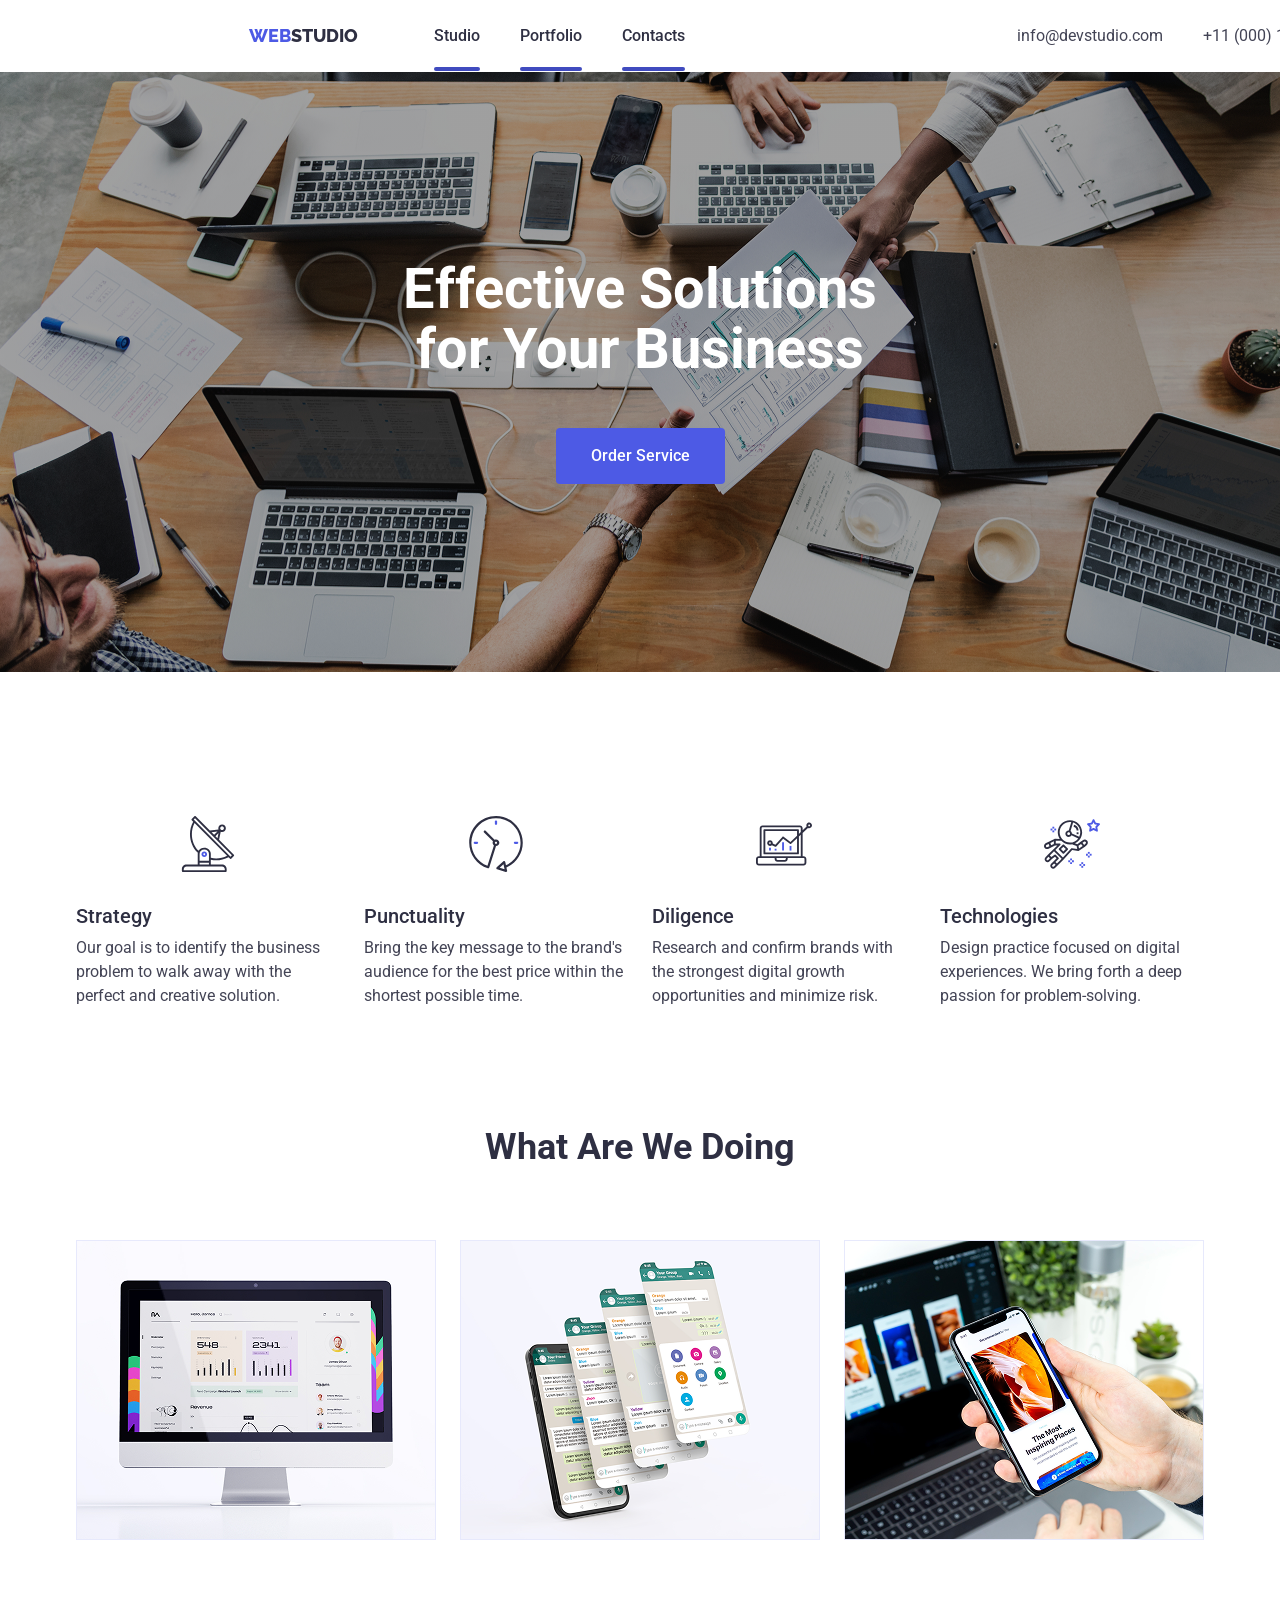
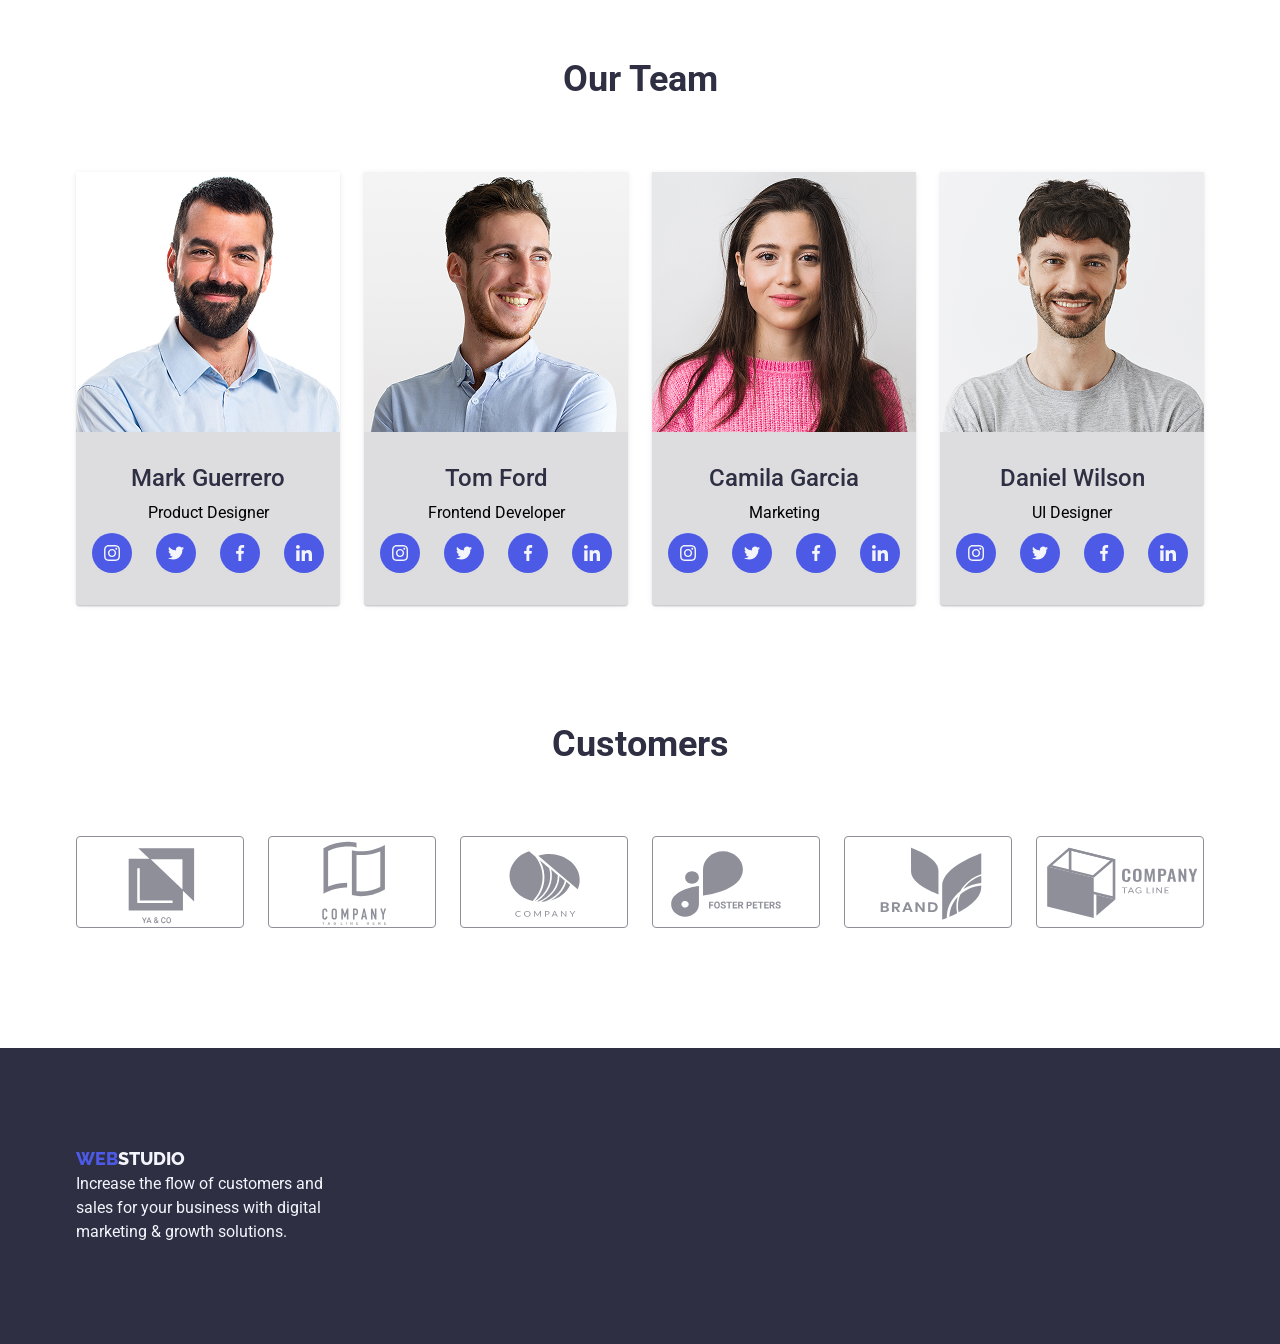
==== commit 5c985889: "add is-hidden" ====
--- a/index.html
+++ b/index.html
@@ -430,7 +430,7 @@
       </footer>
     </section>
     <!-- Modal window -->
-    <div class="backdrop" data-modal>
+    <div class="backdrop is-hidden" data-modal>
       <div class="modal">
         <button class="modal-button" type="button" data-modal-close>
           <svg class="modal-button-icon" width="8" height="8">
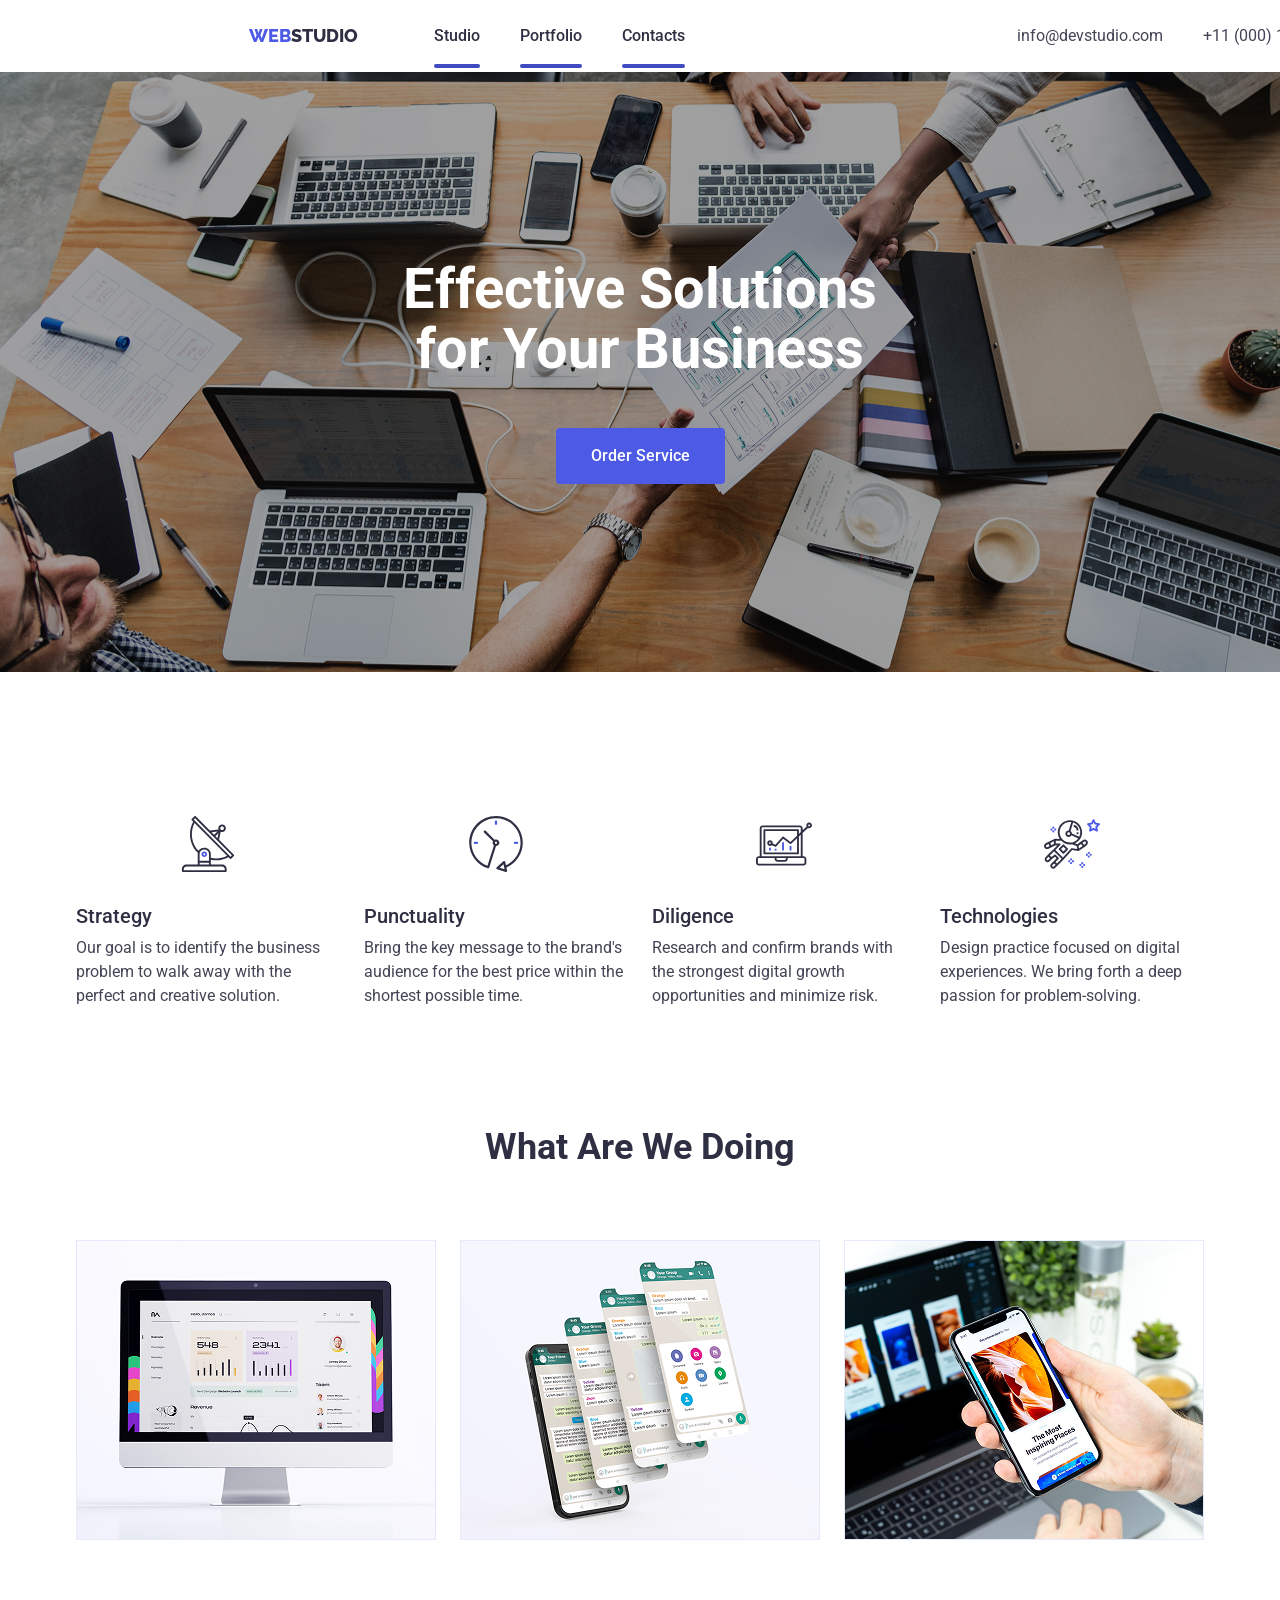
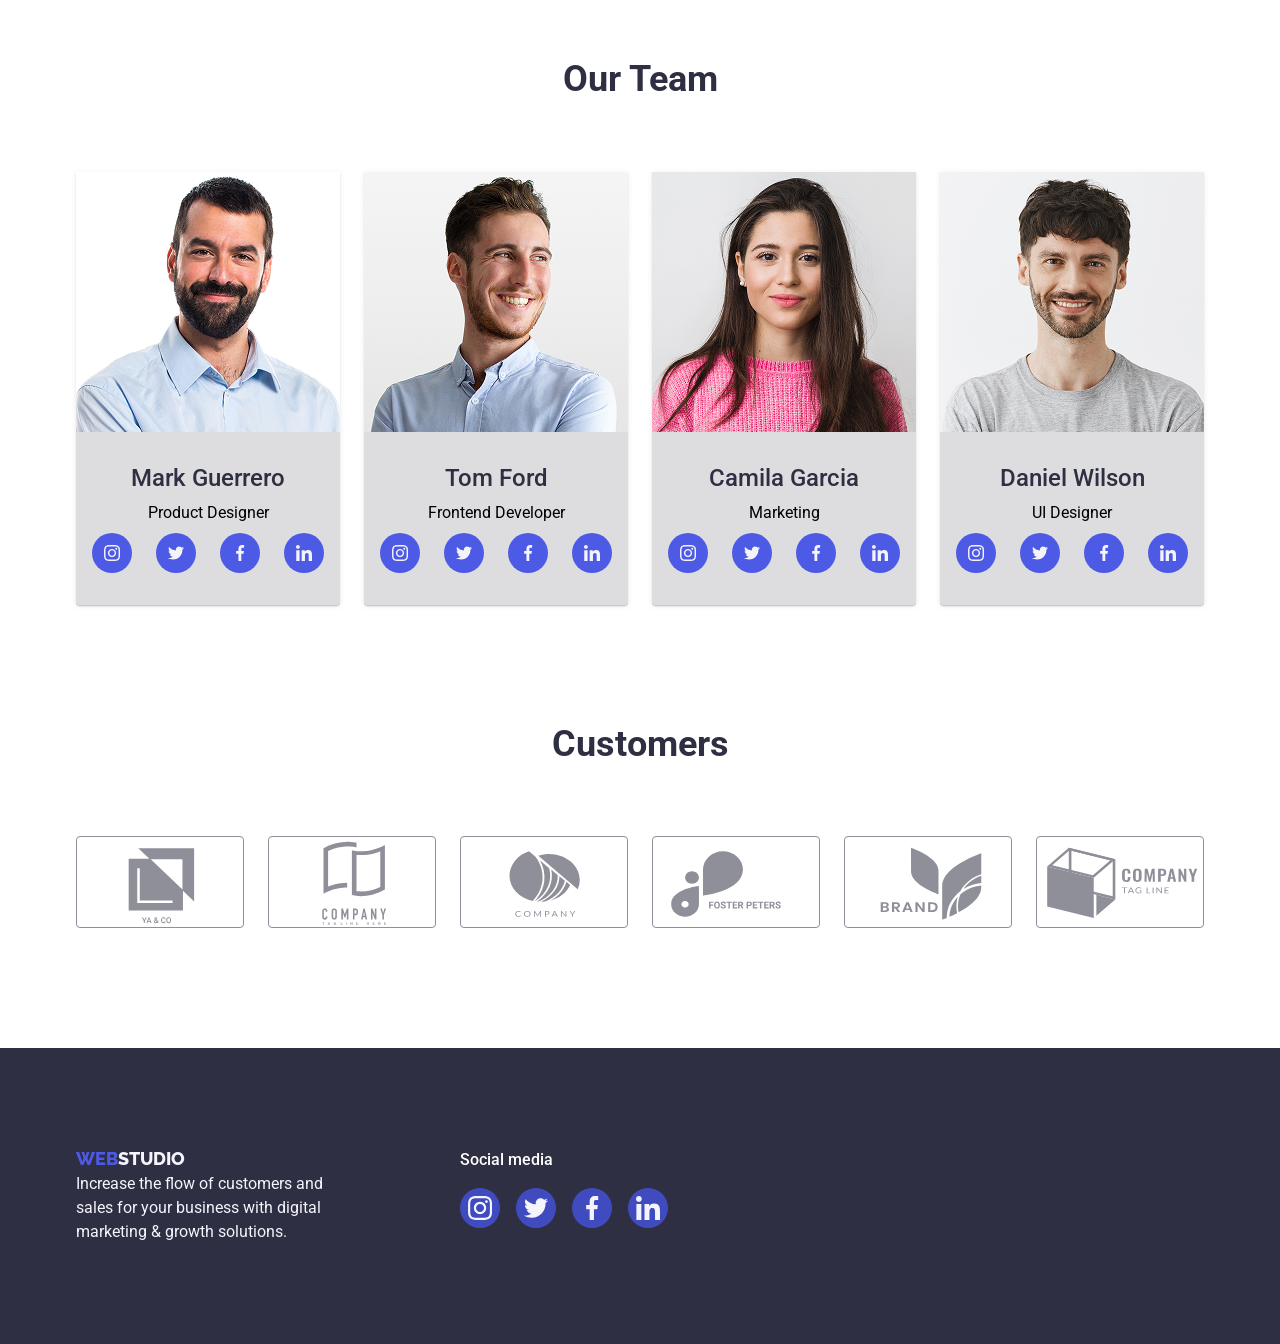
==== commit 49abca99: "add media footer" ====
--- a/index.html
+++ b/index.html
@@ -28,15 +28,15 @@
             >Web<span class="span-logo">Studio</span></a
           >
           <ul class="nav-list">
-            <li class="nav-list-link">
+            <li class="nav-list-item">
               <a class="nav-list-link current" href="/index.html">Studio</a>
             </li>
-            <li class="nav-list-link">
+            <li class="nav-list-item">
               <a class="nav-list-link current" href="/portfolio.html"
                 >Portfolio</a
               >
             </li>
-            <li class="nav-list-link">
+            <li class="nav-list-item">
               <a class="nav-list-link current" href="#">Contacts</a>
             </li>
           </ul>
@@ -427,6 +427,39 @@
             digital marketing & growth solutions.
           </p>
         </div>
+        <div class="footer-icon-div">
+          <p class="footer-p">Social media</p>
+          <ul class="footer-icon-list">
+            <li class="footer-icon-item">
+              <a class="footer-icon-link" href="">
+                <svg class="footer-icon" width="24" height="24">
+                  <use href="./sprite.svg#icon-instagram"></use>
+                </svg>
+              </a>
+            </li>
+            <li class="footer-icon-item">
+              <a class="footer-icon-link" href="">
+                <svg class="footer-icon" width="24" height="24">
+                  <use href="./sprite.svg#icon-twitter"></use>
+                </svg>
+              </a>
+            </li>
+            <li class="footer-icon-item">
+              <a class="footer-icon-link" href="">
+                <svg class="footer-icon" width="24" height="24">
+                  <use href="./sprite.svg#icon-facebook"></use>
+                </svg>
+              </a>
+            </li>
+            <li class="footer-icon-item">
+              <a class="footer-icon-link" href="">
+                <svg class="footer-icon" width="24" height="24">
+                  <use href="./sprite.svg#icon-linkedin"></use>
+                </svg>
+              </a>
+            </li>
+          </ul>
+        </div>
       </footer>
     </section>
     <!-- Modal window -->
--- a/css/styles.css
+++ b/css/styles.css
@@ -76,8 +76,8 @@
 .nav-list-link::after {
   content: '';
   position: absolute;
-  top: 43px;
   left: 0;
+  top: 40px;
   display: block;
   width: 100%;
   height: 4px;
@@ -353,11 +353,7 @@
   padding-bottom: 8px;
 }
 /* Our Team*/
-.footer-section {
-  background-color: #2e2f42;
-  padding: 100px 0;
-  /* width: 1440px; */
-}
+
 /* Customers */
 .ul-customers {
   padding-bottom: 120px;
@@ -389,6 +385,15 @@
   align-items: center;
 }
 /* footer */
+.footer-section {
+  background-color: #2e2f42;
+  padding: 100px 0;
+}
+footer.container {
+  display: flex;
+  align-items: flex-start;
+  gap: 120px;
+}
 .footer-media {
   font-family: 500;
   letter-spacing: 2%;
@@ -411,7 +416,34 @@
 .span-logo-footer {
   color: #f4f4fd;
 }
-
+.footer-icon-list {
+  display: flex;
+  gap: 16px;
+}
+.footer-icon-link {
+  display: flex;
+  justify-content: center;
+  align-items: center;
+  width: 40px;
+  height: 40px;
+  background-color: #404bbf;
+  border-radius: 50%;
+}
+.footer-icon-link:hover,
+.footer-icon-link:focus {
+  background-color: aqua;
+}
+.footer-icon {
+}
+.footer-p {
+  font-weight: 500;
+  color: #ffffff;
+  letter-spacing: 2%;
+  padding-bottom: 16px;
+}
+.footer-icon-div {
+  padding-left: 0;
+}
 .card-set {
   display: flex;
   flex-wrap: wrap;
